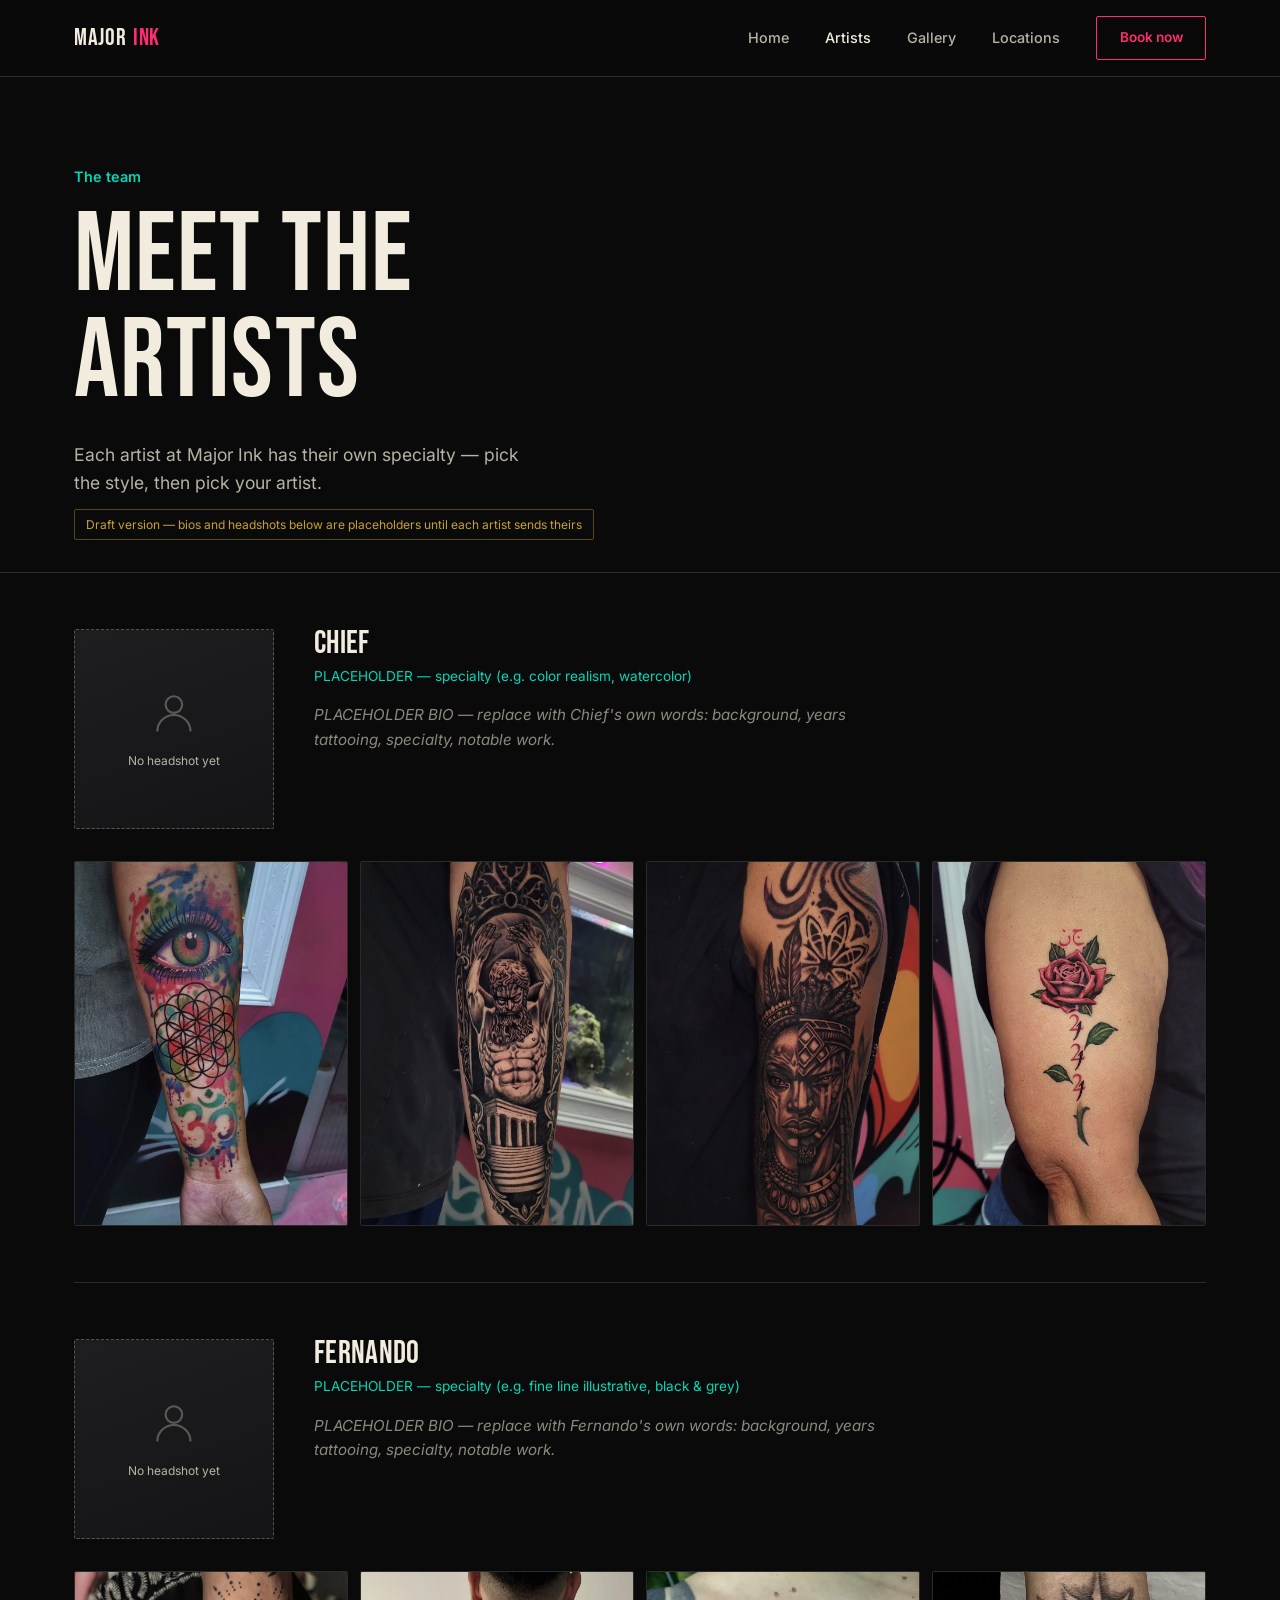
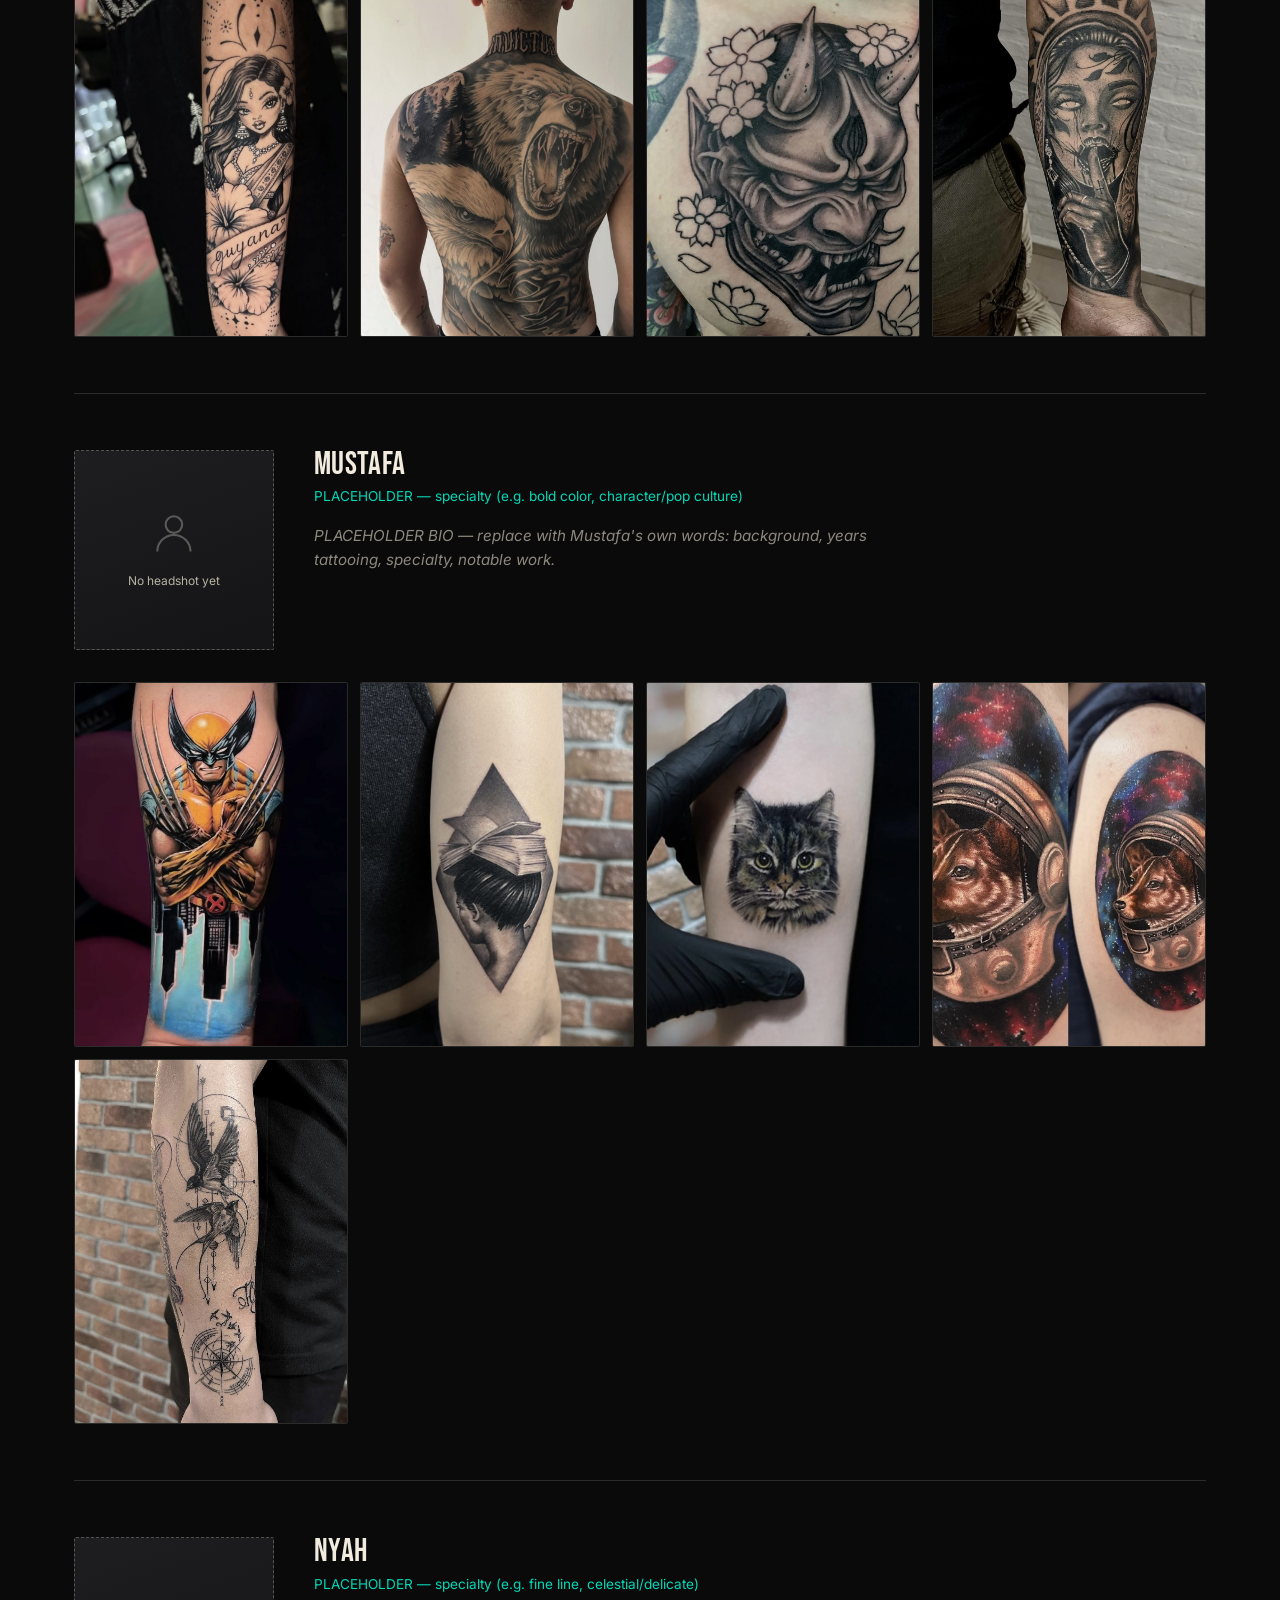
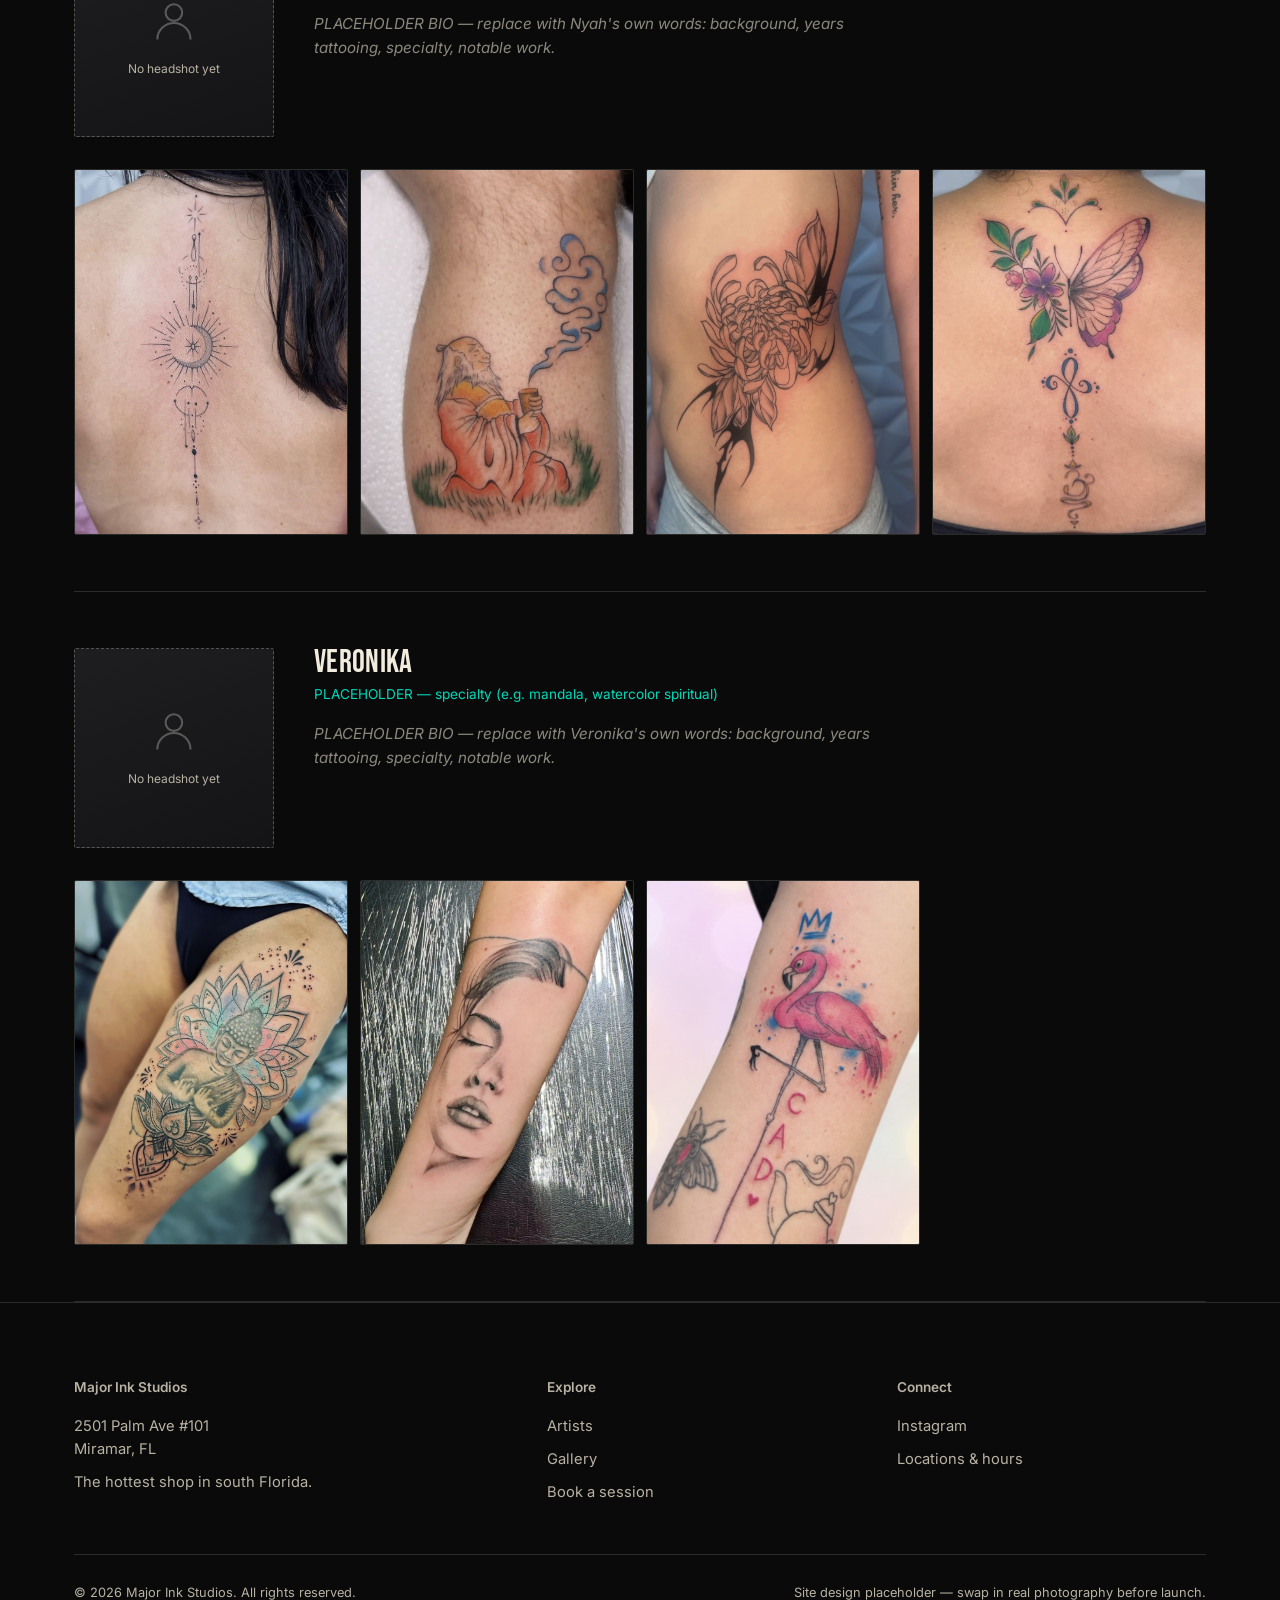
==== artists.html @ 58aa74d1 "Initial commit" ====
<!DOCTYPE html>
<html lang="en">
<head>
<meta charset="UTF-8">
<meta name="viewport" content="width=device-width, initial-scale=1.0">
<title>Artists — Major Ink Studios</title>
<link rel="stylesheet" href="styles.css">
</head>
<body>

<header class="site-header">
  <div class="wrap">
    <a href="index.html" class="logo">MAJOR <span>INK</span></a>
    <nav class="main-nav">
      <a href="index.html">Home</a>
      <a href="artists.html" class="active">Artists</a>
      <a href="gallery.html">Gallery</a>
      <a href="locations.html">Locations</a>
      <a href="booking.html" class="nav-cta">Book now</a>
    </nav>
    <button class="nav-toggle" aria-label="Toggle menu">&#9776;</button>
  </div>
</header>

<section class="hero" style="padding-bottom: 2rem;">
  <div class="wrap">
    <div class="hero-eyebrow">The team</div>
    <h1>Meet the artists</h1>
    <p class="hero-sub">Each artist at Major Ink has their own specialty — pick the style, then pick your artist.</p>
    <span class="placeholder-note">Draft version — bios and headshots below are placeholders until each artist sends theirs</span>
  </div>
</section>

<div id="artist-sections" class="wrap"></div>

<footer class="site-footer">
  <div class="wrap">
    <div class="footer-grid">
      <div>
        <h4>Major Ink Studios</h4>
        <p>2501 Palm Ave #101<br>Miramar, FL</p>
        <p>The hottest shop in south Florida.</p>
      </div>
      <div>
        <h4>Explore</h4>
        <a href="artists.html">Artists</a>
        <a href="gallery.html">Gallery</a>
        <a href="booking.html">Book a session</a>
      </div>
      <div>
        <h4>Connect</h4>
        <a href="https://instagram.com/major_ink_studios" target="_blank" rel="noopener">Instagram</a>
        <a href="locations.html">Locations &amp; hours</a>
      </div>
    </div>
    <div class="footer-bottom">
      <span>&copy; 2026 Major Ink Studios. All rights reserved.</span>
      <span>Site design placeholder — swap in real photography before launch.</span>
    </div>
  </div>
</footer>

<script src="artists-data.js"></script>
<script src="script.js"></script>
<script>
  (function () {
    var container = document.getElementById('artist-sections');
    var placeholderPortraitSVG = '<svg viewBox="0 0 24 24" fill="none" stroke="#F2ECDF" stroke-width="1"><circle cx="12" cy="8" r="4"/><path d="M4 21c0-4.4 3.6-8 8-8s8 3.6 8 8"/></svg>';

    ARTISTS.forEach(function (artist) {
      var section = document.createElement('div');
      section.className = 'artist-profile';
      section.id = artist.slug;

      var portraitHTML = artist.portrait
        ? '<img src="' + artist.portrait + '" alt="' + artist.name + '">'
        : '<div class="artist-portrait-placeholder">' + placeholderPortraitSVG + '<div>No headshot yet</div></div>';

      var bioClass = artist.bio.startsWith('PLACEHOLDER') ? 'artist-profile-bio is-placeholder' : 'artist-profile-bio';

      var photosHTML = artist.photos.map(function (src) {
        return '<img src="' + src + '" alt="Work by ' + artist.name + '" loading="lazy">';
      }).join('');

      section.innerHTML =
        '<div class="artist-profile-head">' +
          '<div class="artist-portrait">' + portraitHTML + '</div>' +
          '<div>' +
            '<h3>' + artist.name + '</h3>' +
            '<p class="artist-profile-role">' + artist.role + '</p>' +
            '<p class="' + bioClass + '">' + artist.bio + '</p>' +
          '</div>' +
        '</div>' +
        '<div class="artist-work-grid">' + photosHTML + '</div>';

      container.appendChild(section);
    });
  })();
</script>
</body>
</html>
---- styles.css ----
@import url('https://fonts.googleapis.com/css2?family=Bebas+Neue&family=Inter:wght@400;500;600;700&display=swap');

:root {
  --ink: #0A0A0B;
  --ink-2: #141416;
  --ink-3: #1E1E21;
  --paper: #F2ECDF;
  --paper-dim: #B8B2A3;
  --pink: #FF2D6E;
  --teal: #00D9B8;
  --gold: #C9A227;
  --line: rgba(242, 236, 223, 0.14);
  --line-strong: rgba(242, 236, 223, 0.28);
  --max: 1180px;
}

* { box-sizing: border-box; }
html { scroll-behavior: smooth; }

body {
  margin: 0;
  background: var(--ink);
  color: var(--paper);
  font-family: 'Inter', sans-serif;
  font-size: 16px;
  line-height: 1.6;
  -webkit-font-smoothing: antialiased;
}

h1, h2, h3, .display {
  font-family: 'Bebas Neue', 'Inter', sans-serif;
  font-weight: 400;
  letter-spacing: 0.01em;
  line-height: 0.95;
  margin: 0;
  color: var(--paper);
}

h1 { font-size: clamp(3rem, 9vw, 7rem); }
h2 { font-size: clamp(2.25rem, 5vw, 3.75rem); }
h3 { font-size: clamp(1.5rem, 3vw, 2rem); }

p { margin: 0; }

a { color: inherit; text-decoration: none; }

.wrap {
  max-width: var(--max);
  margin: 0 auto;
  padding: 0 1.5rem;
}

/* ---------- Header ---------- */
.site-header {
  position: sticky;
  top: 0;
  z-index: 50;
  background: rgba(10, 10, 11, 0.92);
  backdrop-filter: blur(8px);
  border-bottom: 1px solid var(--line);
}

.site-header .wrap {
  display: flex;
  align-items: center;
  justify-content: space-between;
  height: 76px;
}

.logo {
  font-family: 'Bebas Neue', sans-serif;
  font-size: 1.5rem;
  letter-spacing: 0.03em;
  display: flex;
  align-items: baseline;
  gap: 0.4rem;
}
.logo span { color: var(--pink); }

.main-nav {
  display: flex;
  gap: 2.25rem;
  align-items: center;
}

.main-nav a {
  font-size: 0.9rem;
  font-weight: 500;
  color: var(--paper-dim);
  transition: color 0.15s ease;
}
.main-nav a:hover, .main-nav a.active { color: var(--paper); }

.nav-cta {
  padding: 0.65rem 1.4rem;
  border: 1px solid var(--pink);
  color: var(--pink) !important;
  border-radius: 2px;
  font-size: 0.85rem !important;
  font-weight: 600 !important;
  transition: background 0.15s ease, color 0.15s ease;
}
.nav-cta:hover { background: var(--pink); color: var(--ink) !important; }

.nav-toggle {
  display: none;
  background: none;
  border: none;
  color: var(--paper);
  font-size: 1.75rem;
  cursor: pointer;
}

@media (max-width: 860px) {
  .main-nav { position: fixed; top: 76px; left: 0; right: 0; bottom: 0; background: var(--ink); flex-direction: column; justify-content: flex-start; padding: 2.5rem 1.5rem; gap: 1.75rem; transform: translateX(100%); transition: transform 0.25s ease; }
  .main-nav.open { transform: translateX(0); }
  .main-nav a { font-size: 1.25rem; }
  .nav-toggle { display: block; }
}

/* ---------- Buttons ---------- */
.btn {
  display: inline-flex;
  align-items: center;
  gap: 0.5rem;
  padding: 0.9rem 1.9rem;
  font-size: 0.9rem;
  font-weight: 600;
  border-radius: 2px;
  cursor: pointer;
  border: 1px solid var(--line-strong);
}
.btn-primary { background: var(--pink); color: var(--ink); border-color: var(--pink); }
.btn-primary:hover { background: #ff4a80; }
.btn-outline { background: transparent; color: var(--paper); }
.btn-outline:hover { border-color: var(--paper); }

/* ---------- Hero ---------- */
.hero {
  position: relative;
  padding: 5.5rem 0 4.5rem;
  border-bottom: 1px solid var(--line);
  overflow: hidden;
}
.hero .wrap { position: relative; z-index: 2; }
.hero-eyebrow {
  color: var(--teal);
  font-size: 0.9rem;
  font-weight: 600;
  margin-bottom: 1rem;
}
.hero h1 { max-width: 11ch; }
.hero-sub {
  max-width: 42ch;
  color: var(--paper-dim);
  font-size: 1.1rem;
  margin-top: 1.5rem;
}
.hero-actions { display: flex; gap: 1rem; margin-top: 2.5rem; flex-wrap: wrap; }
.hero-meta {
  margin-top: 3.5rem;
  display: flex;
  gap: 3rem;
  border-top: 1px solid var(--line);
  padding-top: 1.75rem;
  flex-wrap: wrap;
}
.hero-meta div strong { display: block; font-size: 1.75rem; font-family: 'Bebas Neue', sans-serif; color: var(--teal); }
.hero-meta div span { font-size: 0.8rem; color: var(--paper-dim); }

/* ---------- Sections ---------- */
section { padding: 5rem 0; }
.section-head {
  display: flex;
  justify-content: space-between;
  align-items: flex-end;
  gap: 2rem;
  margin-bottom: 3rem;
  border-bottom: 1px solid var(--line);
  padding-bottom: 1.5rem;
}
.section-head p { color: var(--paper-dim); max-width: 46ch; }
.eyebrow-label { color: var(--paper-dim); font-size: 0.85rem; margin-top: 0.5rem; }

/* ---------- Flash-sheet portfolio grid ---------- */
.flash-grid {
  display: grid;
  grid-template-columns: repeat(6, 1fr);
  gap: 0.75rem;
}
.flash-item {
  position: relative;
  overflow: hidden;
  border-radius: 2px;
  background: var(--ink-3);
  border: 1px solid var(--line);
  min-height: 180px;
  display: flex;
  align-items: flex-end;
}
.flash-item.tall { grid-column: span 2; grid-row: span 2; min-height: 380px; }
.flash-item.wide { grid-column: span 3; }
.flash-item.reg { grid-column: span 2; }
.flash-item img.flash-photo {
  position: absolute; inset: 0;
  width: 100%; height: 100%;
  object-fit: cover;
  z-index: 1;
}
.flash-placeholder {
  position: absolute; inset: 0;
  background:
    repeating-linear-gradient(135deg, transparent 0 18px, rgba(242,236,223,0.035) 18px 19px),
    linear-gradient(160deg, var(--ink-3), var(--ink-2));
  display: flex; align-items: center; justify-content: center;
}
.flash-placeholder svg { width: 40%; height: 40%; opacity: 0.35; }
.flash-caption {
  position: relative; z-index: 2;
  width: 100%;
  padding: 0.9rem 1rem;
  background: linear-gradient(0deg, rgba(10,10,11,0.85), transparent);
  font-size: 0.8rem;
  color: var(--paper-dim);
}
.flash-caption strong { display: block; color: var(--paper); font-size: 0.95rem; font-weight: 500; }

@media (max-width: 860px) {
  .flash-grid { grid-template-columns: repeat(2, 1fr); }
  .flash-item.tall, .flash-item.wide, .flash-item.reg { grid-column: span 1; grid-row: span 1; min-height: 220px; }
}

/* ---------- Cards / list rows ---------- */
.row-list { border-top: 1px solid var(--line); }
.row-item {
  display: grid;
  grid-template-columns: 1fr auto;
  gap: 1rem;
  padding: 1.75rem 0;
  border-bottom: 1px solid var(--line);
  align-items: center;
}
.row-item h3 { font-family: 'Inter', sans-serif; font-weight: 600; font-size: 1.15rem; }
.row-item span.tag { color: var(--paper-dim); font-size: 0.85rem; }

/* ---------- Artist cards ---------- */
.artist-grid {
  display: grid;
  grid-template-columns: repeat(auto-fit, minmax(260px, 1fr));
  gap: 2px;
  background: var(--line);
  border: 1px solid var(--line);
}
.artist-card { background: var(--ink); padding: 2.25rem 1.75rem; }
.artist-photo {
  width: 100%; aspect-ratio: 3/4;
  background: linear-gradient(160deg, var(--ink-3), var(--ink-2));
  border: 1px solid var(--line);
  margin-bottom: 1.25rem;
  display: flex; align-items: center; justify-content: center;
}
.artist-photo svg { width: 34%; opacity: 0.3; }
.artist-card h3 { font-family: 'Inter', sans-serif; font-weight: 600; font-size: 1.2rem; }
.artist-role { color: var(--teal); font-size: 0.85rem; margin: 0.35rem 0 0.9rem; }
.artist-bio { color: var(--paper-dim); font-size: 0.92rem; }

/* ---------- Form ---------- */
.form-grid { display: grid; grid-template-columns: 1fr 1fr; gap: 1.25rem; }
.field { display: flex; flex-direction: column; gap: 0.5rem; margin-bottom: 1.25rem; }
.field.full { grid-column: 1 / -1; }
label { font-size: 0.85rem; font-weight: 600; color: var(--paper-dim); }
input, select, textarea {
  background: var(--ink-2);
  border: 1px solid var(--line-strong);
  color: var(--paper);
  padding: 0.85rem 1rem;
  border-radius: 2px;
  font-family: 'Inter', sans-serif;
  font-size: 0.95rem;
}
input:focus, select:focus, textarea:focus {
  outline: none;
  border-color: var(--teal);
}
textarea { resize: vertical; min-height: 120px; }
.field-error { color: var(--pink); font-size: 0.8rem; display: none; }
.field.error input, .field.error select, .field.error textarea { border-color: var(--pink); }
.field.error .field-error { display: block; }
.form-note { color: var(--paper-dim); font-size: 0.85rem; margin-top: 1rem; }
.form-success {
  display: none;
  border: 1px solid var(--teal);
  background: rgba(0,217,184,0.08);
  color: var(--teal);
  padding: 1.25rem 1.5rem;
  border-radius: 2px;
  margin-bottom: 2rem;
  font-size: 0.95rem;
}

@media (max-width: 700px) {
  .form-grid { grid-template-columns: 1fr; }
  .field.full { grid-column: auto; }
}

/* ---------- Footer ---------- */
.site-footer { border-top: 1px solid var(--line); padding: 3.5rem 0 2.5rem; }
.footer-grid {
  display: grid;
  grid-template-columns: 1.4fr 1fr 1fr;
  gap: 2.5rem;
  padding-bottom: 2.5rem;
  border-bottom: 1px solid var(--line);
}
.footer-grid h4 { font-size: 0.85rem; font-weight: 600; color: var(--paper-dim); margin-bottom: 1rem; }
.footer-grid a, .footer-grid p { display: block; font-size: 0.92rem; margin-bottom: 0.6rem; color: var(--paper-dim); }
.footer-grid a:hover { color: var(--paper); }
.footer-bottom { display: flex; justify-content: space-between; padding-top: 1.75rem; font-size: 0.8rem; color: var(--paper-dim); flex-wrap: wrap; gap: 0.75rem; }

@media (max-width: 700px) {
  .footer-grid { grid-template-columns: 1fr; }
}

/* ---------- Artist profile sections (data-driven) ---------- */
.artist-profile {
  padding: 3.5rem 0;
  border-bottom: 1px solid var(--line);
}
.artist-profile-head {
  display: grid;
  grid-template-columns: 200px 1fr;
  gap: 2.5rem;
  margin-bottom: 2rem;
  align-items: start;
}
.artist-portrait {
  width: 200px; height: 200px;
  border-radius: 2px;
  background: linear-gradient(160deg, var(--ink-3), var(--ink-2));
  border: 1px dashed var(--line-strong);
  display: flex; align-items: center; justify-content: center;
  overflow: hidden;
  flex-shrink: 0;
}
.artist-portrait img { width: 100%; height: 100%; object-fit: cover; }
.artist-portrait-placeholder { text-align: center; color: var(--paper-dim); font-size: 0.75rem; padding: 1rem; }
.artist-portrait-placeholder svg { width: 30%; opacity: 0.3; margin-bottom: 0.5rem; }
.artist-profile-role { color: var(--teal); font-size: 0.85rem; margin: 0.4rem 0 1rem; }
.artist-profile-bio { color: var(--paper-dim); font-size: 0.95rem; max-width: 60ch; }
.artist-profile-bio.is-placeholder { font-style: italic; opacity: 0.75; }
.artist-work-grid {
  display: grid;
  grid-template-columns: repeat(4, 1fr);
  gap: 0.75rem;
}
.artist-work-grid img {
  width: 100%;
  aspect-ratio: 3/4;
  object-fit: cover;
  border-radius: 2px;
  border: 1px solid var(--line);
  display: block;
}
@media (max-width: 860px) {
  .artist-profile-head { grid-template-columns: 1fr; }
  .artist-portrait { width: 140px; height: 140px; }
  .artist-work-grid { grid-template-columns: repeat(2, 1fr); }
}
.placeholder-note {
  display: inline-block;
  margin-top: 0.75rem;
  font-size: 0.75rem;
  color: var(--gold);
  border: 1px solid rgba(201,162,39,0.4);
  padding: 0.3rem 0.7rem;
  border-radius: 2px;
}

/* ---------- Financing band ---------- */
.financing-band {
  border: 1px solid var(--line);
  border-left: 3px solid var(--gold);
  padding: 2rem 2.25rem;
  display: flex;
  justify-content: space-between;
  align-items: center;
  gap: 2rem;
  flex-wrap: wrap;
  background: var(--ink-2);
}
.financing-band-text h3 { font-family: 'Inter', sans-serif; font-weight: 600; font-size: 1.25rem; margin-bottom: 0.5rem; }
.financing-band-text p { color: var(--paper-dim); font-size: 0.92rem; max-width: 52ch; }
.financing-band-actions { display: flex; gap: 0.75rem; flex-wrap: wrap; }

/* ---------- Location cards ---------- */
.location-grid {
  display: grid;
  grid-template-columns: repeat(auto-fit, minmax(320px, 1fr));
  gap: 1.5rem;
}
.location-card {
  border: 1px solid var(--line);
  background: var(--ink-2);
}
.location-card-map {
  width: 100%;
  aspect-ratio: 16/10;
  border: none;
  display: block;
  filter: invert(90%) hue-rotate(180deg) brightness(0.95) contrast(0.9);
}
.location-card-body { padding: 1.75rem; }
.location-card-body h3 { font-family: 'Inter', sans-serif; font-weight: 600; font-size: 1.2rem; margin-bottom: 0.3rem; }
.location-card-address { color: var(--paper-dim); font-size: 0.92rem; margin-bottom: 1.25rem; }
.location-card-actions { display: flex; gap: 0.6rem; flex-wrap: wrap; }
.location-card-actions .btn { padding: 0.6rem 1.1rem; font-size: 0.8rem; }
.location-card.coming-soon {
  display: flex; align-items: center; justify-content: center;
  min-height: 320px;
  border-style: dashed;
  border-color: var(--line-strong);
}
.location-card.coming-soon .location-card-body { text-align: center; }
.location-card.coming-soon h3 { color: var(--paper-dim); }

/* ---------- Misc utility ---------- */
.divider-note { color: var(--paper-dim); font-size: 0.85rem; border-left: 2px solid var(--gold); padding-left: 1rem; margin-top: 2.5rem; max-width: 50ch; }
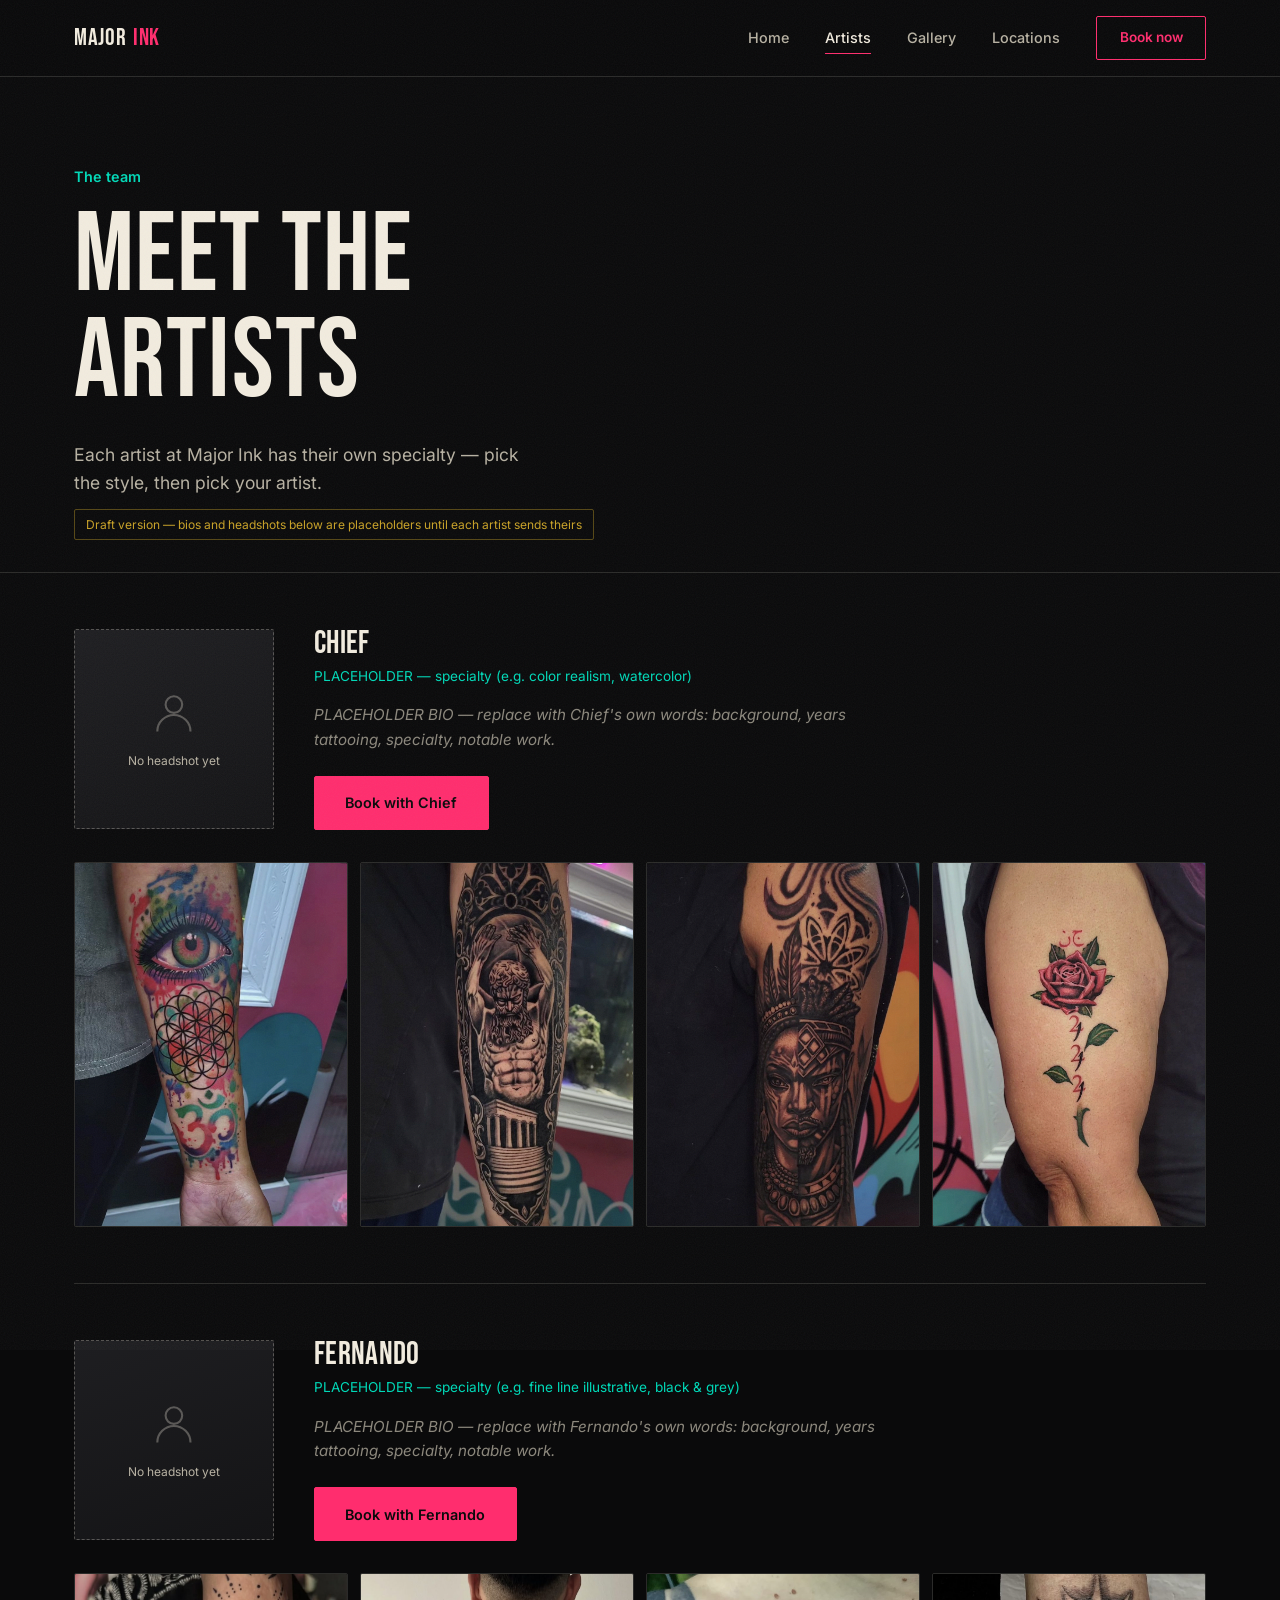
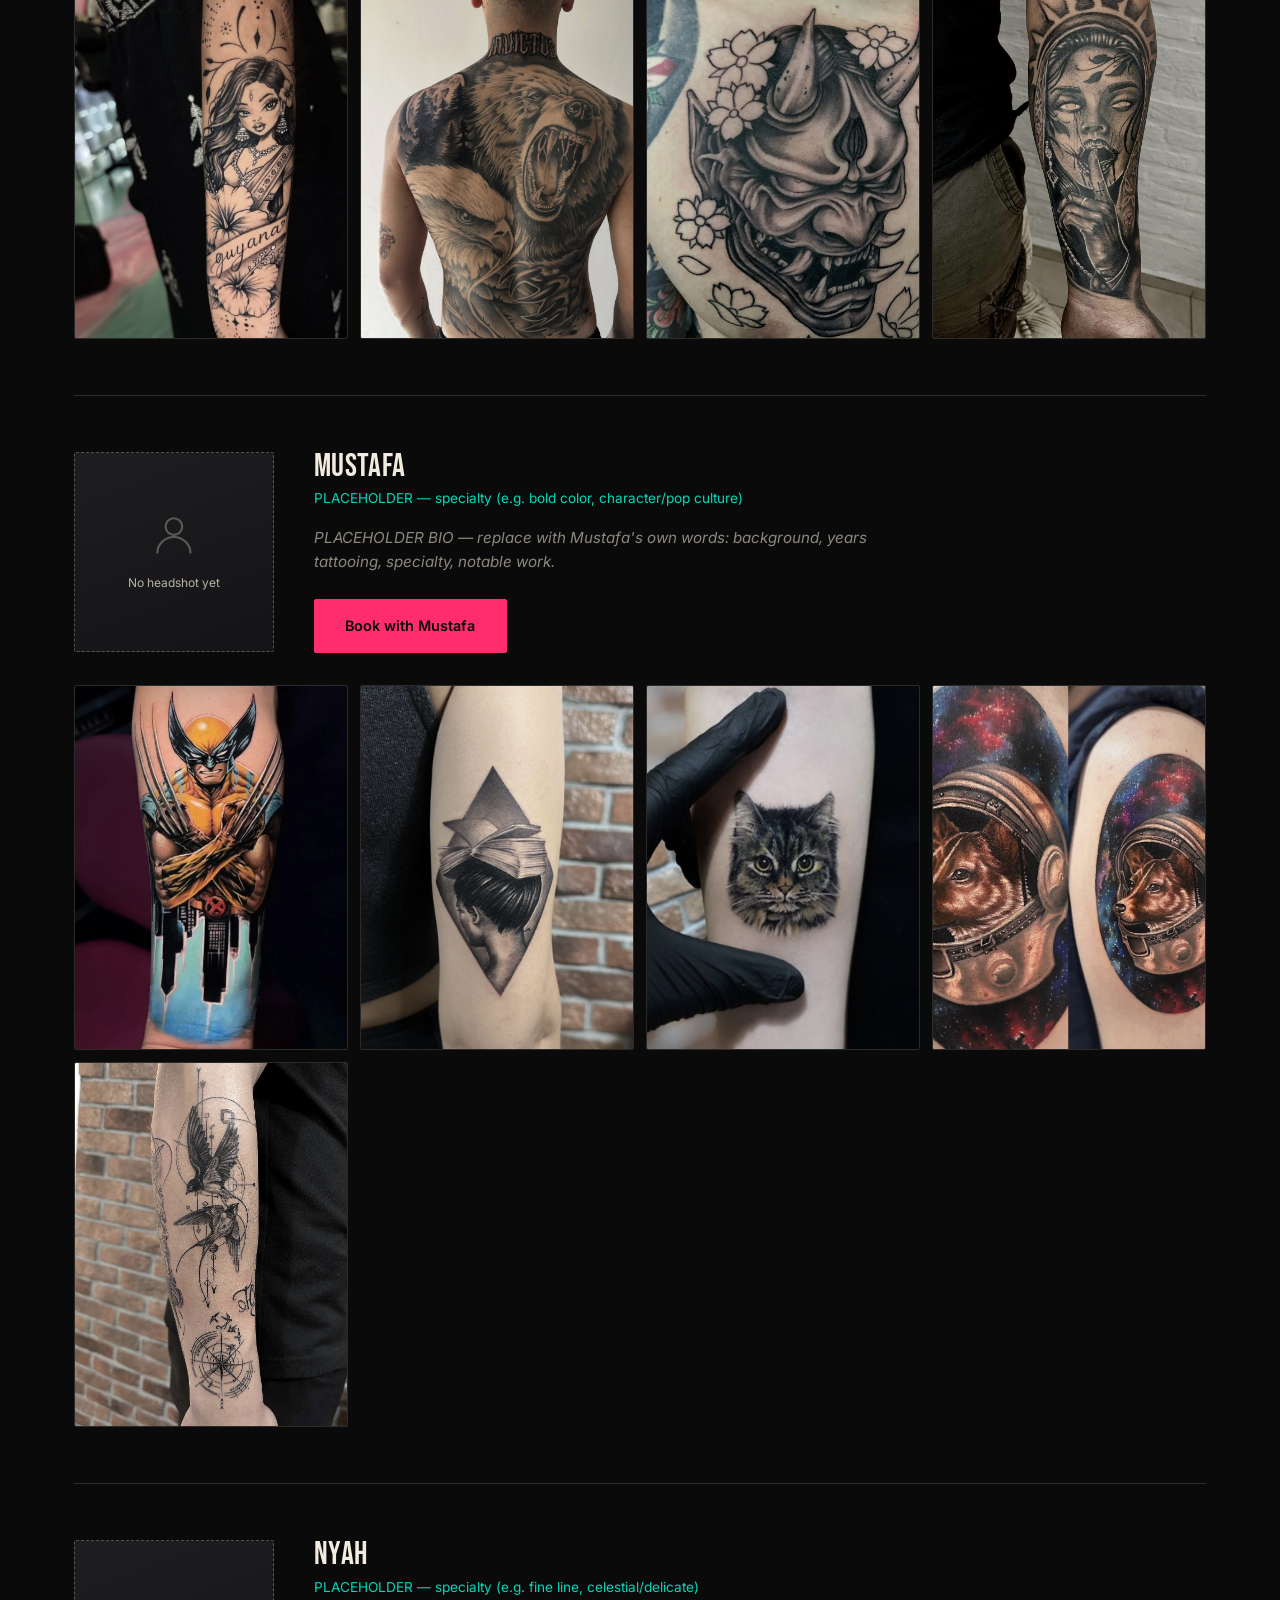
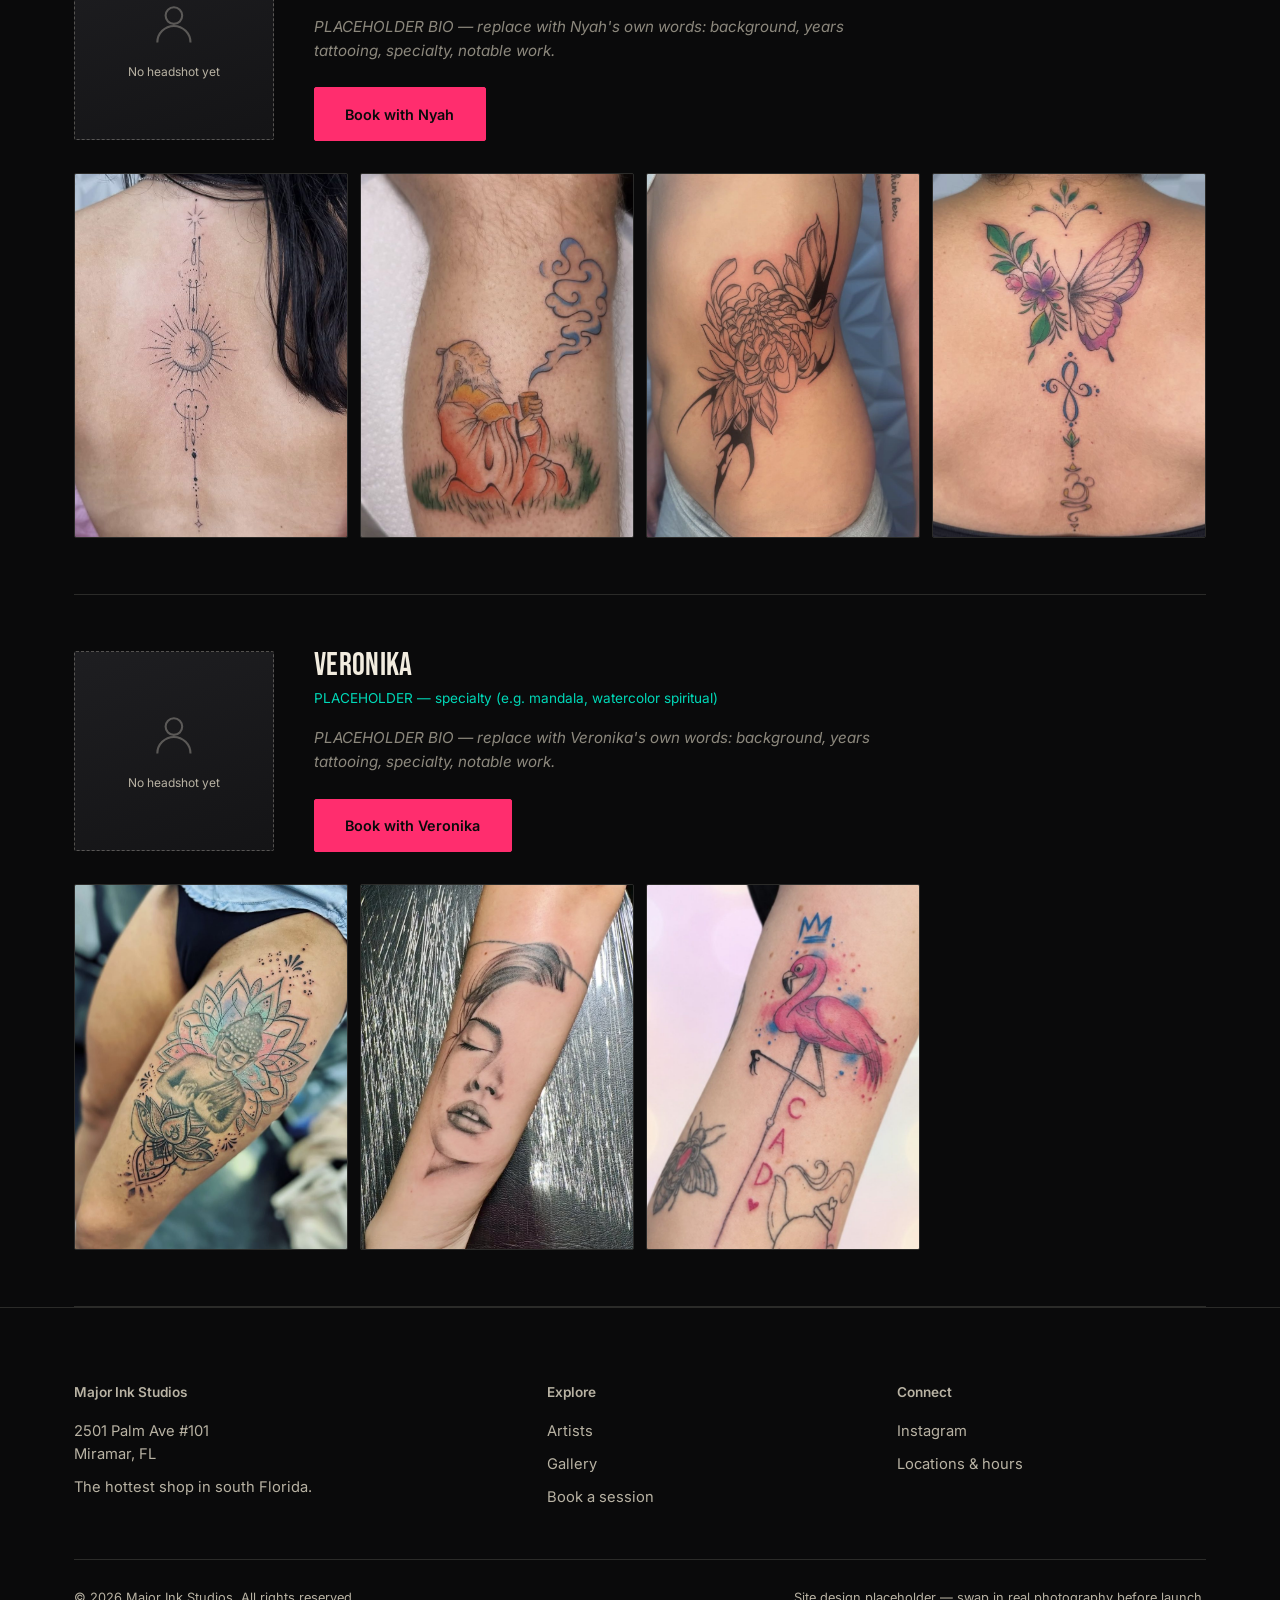
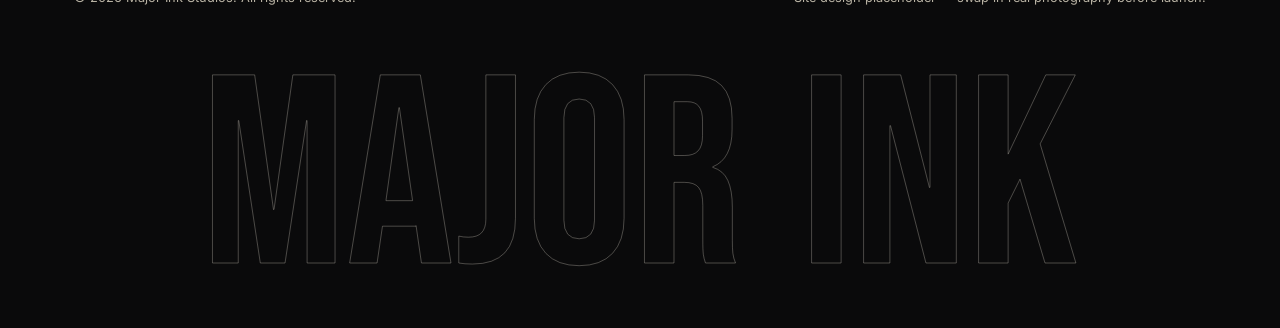
==== commit 12d6cd51: "Add interactive layer: intro, page wipes, cursor, scroll motion - fx.js: intro loader, page transiti" ====
--- a/artists.html
+++ b/artists.html
@@ -4,6 +4,7 @@
 <meta charset="UTF-8">
 <meta name="viewport" content="width=device-width, initial-scale=1.0">
 <title>Artists — Major Ink Studios</title>
+<script>document.documentElement.classList.add('js');try{var s=sessionStorage;if(s.getItem('mi-wipe')){document.documentElement.classList.add('is-arriving');s.removeItem('mi-wipe')}if(s.getItem('mi-intro'))document.documentElement.classList.add('intro-seen')}catch(e){}</script>
 <link rel="stylesheet" href="styles.css">
 </head>
 <body>
@@ -25,8 +26,8 @@
 <section class="hero" style="padding-bottom: 2rem;">
   <div class="wrap">
     <div class="hero-eyebrow">The team</div>
-    <h1>Meet the artists</h1>
-    <p class="hero-sub">Each artist at Major Ink has their own specialty — pick the style, then pick your artist.</p>
+    <h1 data-split data-after-intro>Meet the artists</h1>
+    <p class="hero-sub" data-reveal data-after-intro>Each artist at Major Ink has their own specialty — pick the style, then pick your artist.</p>
     <span class="placeholder-note">Draft version — bios and headshots below are placeholders until each artist sends theirs</span>
   </div>
 </section>
@@ -71,6 +72,7 @@
       var section = document.createElement('div');
       section.className = 'artist-profile';
       section.id = artist.slug;
+      section.setAttribute("data-reveal", "");
 
       var portraitHTML = artist.portrait
         ? '<img src="' + artist.portrait + '" alt="' + artist.name + '">'
@@ -89,13 +91,15 @@
             '<h3>' + artist.name + '</h3>' +
             '<p class="artist-profile-role">' + artist.role + '</p>' +
             '<p class="' + bioClass + '">' + artist.bio + '</p>' +
+            '<a class="btn btn-primary artist-book" href="booking.html?artist=' + encodeURIComponent(artist.name) + '">Book with ' + artist.name + '</a>' +
           '</div>' +
         '</div>' +
-        '<div class="artist-work-grid">' + photosHTML + '</div>';
+        '<div class="artist-work-grid" data-lightbox>' + photosHTML + '</div>';
 
       container.appendChild(section);
     });
   })();
 </script>
+<script src="fx.js"></script>
 </body>
 </html>
--- a/styles.css
+++ b/styles.css
@@ -112,7 +112,9 @@
 }
 
 @media (max-width: 860px) {
-  .main-nav { position: fixed; top: 76px; left: 0; right: 0; bottom: 0; background: var(--ink); flex-direction: column; justify-content: flex-start; padding: 2.5rem 1.5rem; gap: 1.75rem; transform: translateX(100%); transition: transform 0.25s ease; }
+  /* The header's backdrop-filter makes it the containing block for this fixed
+     menu, so bottom: 0 would collapse it — size it to the viewport instead. */
+  .main-nav { position: fixed; top: 76px; left: 0; right: 0; height: calc(100vh - 76px); height: calc(100dvh - 76px); background: var(--ink); flex-direction: column; justify-content: flex-start; padding: 2.5rem 1.5rem; gap: 1.75rem; transform: translateX(100%); transition: transform 0.25s ease; }
   .main-nav.open { transform: translateX(0); }
   .main-nav a { font-size: 1.25rem; }
   .nav-toggle { display: block; }
@@ -199,7 +201,7 @@
   align-items: flex-end;
 }
 .flash-item.tall { grid-column: span 2; grid-row: span 2; min-height: 380px; }
-.flash-item.wide { grid-column: span 3; }
+.flash-item.wide { grid-column: span 4; }
 .flash-item.reg { grid-column: span 2; }
 .flash-item img.flash-photo {
   position: absolute; inset: 0;
@@ -348,6 +350,7 @@
 .artist-profile-role { color: var(--teal); font-size: 0.85rem; margin: 0.4rem 0 1rem; }
 .artist-profile-bio { color: var(--paper-dim); font-size: 0.95rem; max-width: 60ch; }
 .artist-profile-bio.is-placeholder { font-style: italic; opacity: 0.75; }
+.artist-book { margin-top: 1.5rem; }
 .artist-work-grid {
   display: grid;
   grid-template-columns: repeat(4, 1fr);
@@ -425,3 +428,437 @@
 
 /* ---------- Misc utility ---------- */
 .divider-note { color: var(--paper-dim); font-size: 0.85rem; border-left: 2px solid var(--gold); padding-left: 1rem; margin-top: 2.5rem; max-width: 50ch; }
+
+/* =====================================================================
+   Interaction layer (fx.js). Hidden/animated states only apply when the
+   `js` class is on <html>, so the page reads fine without scripts.
+   ===================================================================== */
+
+::selection { background: var(--pink); color: var(--ink); }
+
+/* Film grain over everything */
+body::before {
+  content: '';
+  position: fixed; inset: -50%;
+  z-index: 9996;
+  pointer-events: none;
+  opacity: 0.05;
+  background-image: url("data:image/svg+xml,%3Csvg xmlns='http://www.w3.org/2000/svg' width='160' height='160'%3E%3Cfilter id='n'%3E%3CfeTurbulence type='fractalNoise' baseFrequency='0.9' numOctaves='2' stitchTiles='stitch'/%3E%3C/filter%3E%3Crect width='100%25' height='100%25' filter='url(%23n)'/%3E%3C/svg%3E");
+  animation: grain 1.2s steps(6) infinite;
+}
+@keyframes grain {
+  0% { transform: translate(0, 0); }
+  20% { transform: translate(-3%, 2%); }
+  40% { transform: translate(2%, -3%); }
+  60% { transform: translate(-2%, -1%); }
+  80% { transform: translate(3%, 3%); }
+  100% { transform: translate(0, 0); }
+}
+
+/* Page wipe between pages */
+body::after {
+  content: '';
+  position: fixed; inset: 0;
+  z-index: 9998;
+  pointer-events: none;
+  background: var(--pink);
+  transform: scaleY(0);
+  transform-origin: bottom;
+}
+html.is-leaving body::after { animation: wipe-cover 0.52s cubic-bezier(0.7, 0, 0.3, 1) forwards; }
+html.is-arriving body::after { transform: scaleY(1); transform-origin: top; animation: wipe-reveal 0.75s 0.05s cubic-bezier(0.7, 0, 0.3, 1) forwards; }
+@keyframes wipe-cover { from { transform: scaleY(0); } to { transform: scaleY(1); } }
+@keyframes wipe-reveal { from { transform: scaleY(1); } to { transform: scaleY(0); } }
+
+body.is-loading, body.is-locked { overflow: hidden; }
+
+/* Intro loader */
+.preloader {
+  position: fixed; inset: 0;
+  z-index: 9999;
+  background: var(--ink);
+  display: flex; flex-direction: column; justify-content: space-between;
+  padding: 1.5rem;
+  clip-path: inset(0 0 0 0);
+  transition: clip-path 0.95s cubic-bezier(0.8, 0, 0.2, 1);
+}
+.intro-seen .preloader { display: none; }
+.preloader.is-done { clip-path: inset(0 0 100% 0); }
+.preloader-word {
+  margin: auto 0;
+  font-family: 'Bebas Neue', sans-serif;
+  font-size: clamp(4.5rem, 19vw, 17rem);
+  line-height: 0.85;
+  overflow: hidden;
+  padding-bottom: 0.05em;
+}
+.preloader-word span { display: inline-block; animation: rise 1s cubic-bezier(0.2, 0.8, 0.2, 1) both; }
+.preloader-word span:nth-child(2) { color: var(--pink); animation-delay: 0.12s; }
+.preloader-bottom { display: flex; justify-content: space-between; align-items: flex-end; color: var(--paper-dim); font-size: 0.85rem; }
+.preloader-count { font-family: 'Bebas Neue', sans-serif; font-size: clamp(3rem, 8vw, 6rem); line-height: 0.8; color: var(--paper); }
+.preloader-count::after { content: '%'; color: var(--pink); }
+.preloader-bar { position: absolute; left: 0; right: 0; bottom: 0; height: 3px; }
+.preloader-bar span { display: block; height: 100%; background: var(--teal); transform: scaleX(0); transform-origin: left; }
+@keyframes rise { from { transform: translateY(105%); } to { transform: translateY(0); } }
+
+/* Header behaviour */
+.site-header { transition: transform 0.45s cubic-bezier(0.7, 0, 0.3, 1); }
+.site-header.is-hidden { transform: translateY(-100%); }
+.scroll-progress {
+  position: absolute; left: 0; right: 0; bottom: -1px;
+  height: 2px;
+  background: linear-gradient(90deg, var(--pink), var(--teal));
+  transform: scaleX(0);
+  transform-origin: left;
+}
+.main-nav a:not(.nav-cta) { position: relative; }
+.main-nav a:not(.nav-cta)::after {
+  content: '';
+  position: absolute; left: 0; right: 0; bottom: -4px;
+  height: 1px;
+  background: var(--pink);
+  transform: scaleX(0);
+  transform-origin: right;
+  transition: transform 0.35s cubic-bezier(0.7, 0, 0.3, 1);
+}
+.main-nav a:not(.nav-cta):hover::after, .main-nav a.active:not(.nav-cta)::after { transform: scaleX(1); transform-origin: left; }
+@media (max-width: 860px) {
+  .main-nav a { opacity: 0; translate: 0 20px; transition: opacity 0.4s, translate 0.5s cubic-bezier(0.2, 0.8, 0.2, 1); }
+  .main-nav.open a { opacity: 1; translate: 0 0; }
+  .main-nav.open a:nth-child(2) { transition-delay: 0.05s; }
+  .main-nav.open a:nth-child(3) { transition-delay: 0.1s; }
+  .main-nav.open a:nth-child(4) { transition-delay: 0.15s; }
+  .main-nav.open a:nth-child(5) { transition-delay: 0.2s; }
+  .main-nav a:not(.nav-cta) { font-family: 'Bebas Neue', sans-serif; font-size: 3rem; color: var(--paper); }
+}
+
+/* Buttons: magnetic pull uses `translate` so it never fights reveal transforms */
+.btn, .nav-cta { transition: translate 0.35s cubic-bezier(0.2, 0.8, 0.2, 1), background 0.2s ease, border-color 0.2s ease, color 0.2s ease; }
+.btn-primary { position: relative; overflow: hidden; isolation: isolate; }
+.btn-primary::before {
+  content: '';
+  position: absolute; inset: 0;
+  z-index: -1;
+  background: var(--paper);
+  transform: translateY(101%);
+  transition: transform 0.4s cubic-bezier(0.7, 0, 0.3, 1);
+}
+.btn-primary:hover { background: var(--pink); }
+.btn-primary:hover::before { transform: translateY(0); }
+
+/* Split headings */
+.split-word { display: inline-block; overflow: hidden; vertical-align: top; padding: 0.06em 0 0.1em; margin: -0.06em 0 -0.1em; }
+.split-char { display: inline-block; }
+.js [data-split] .split-char {
+  transform: translate3d(0, 115%, 0);
+  transition: transform 0.95s cubic-bezier(0.2, 0.8, 0.2, 1), color 0.3s ease, -webkit-text-stroke-color 0.3s ease;
+  transition-delay: calc(var(--i) * 28ms);
+}
+.js [data-split].is-in .split-char { transform: none; }
+
+/* Scroll reveals */
+.js [data-reveal] {
+  opacity: 0;
+  transform: translate3d(0, 40px, 0);
+  transition: opacity 0.9s ease, transform 0.9s cubic-bezier(0.2, 0.8, 0.2, 1);
+  transition-delay: var(--d, 0ms);
+}
+.js [data-reveal].is-in { opacity: 1; transform: none; }
+.js [data-reveal="clip"] {
+  opacity: 1;
+  transform: none;
+  clip-path: inset(100% 0 0 0);
+  transition: clip-path 1.15s cubic-bezier(0.7, 0, 0.2, 1);
+  transition-delay: var(--d, 0ms);
+}
+.js [data-reveal="clip"].is-in { clip-path: inset(0 0 0 0); }
+
+/* Custom cursor */
+.has-cursor, .has-cursor * { cursor: none; }
+.has-cursor input, .has-cursor textarea { cursor: text; }
+.has-cursor select { cursor: pointer; }
+.cursor, .cursor-dot { position: fixed; top: 0; left: 0; z-index: 10000; pointer-events: none; opacity: 0; }
+.cursor {
+  width: 38px; height: 38px;
+  margin: -19px 0 0 -19px;
+  border: 1px solid var(--paper);
+  border-radius: 50%;
+  display: flex; align-items: center; justify-content: center;
+  mix-blend-mode: difference;
+  transition: width 0.35s cubic-bezier(0.2, 0.8, 0.2, 1), height 0.35s cubic-bezier(0.2, 0.8, 0.2, 1), margin 0.35s cubic-bezier(0.2, 0.8, 0.2, 1), background 0.25s, border-color 0.25s, opacity 0.25s, scale 0.2s;
+}
+.cursor-dot { width: 6px; height: 6px; margin: -3px 0 0 -3px; border-radius: 50%; background: var(--pink); transition: opacity 0.2s; }
+.cursor.is-visible, .cursor-dot.is-visible { opacity: 1; }
+.cursor-dot.is-hidden { opacity: 0; }
+.cursor.is-link { width: 64px; height: 64px; margin: -32px 0 0 -32px; background: var(--paper); }
+.cursor.is-label { width: 96px; height: 96px; margin: -48px 0 0 -48px; background: var(--pink); border-color: var(--pink); mix-blend-mode: normal; }
+.cursor.is-text { opacity: 0; }
+.cursor.is-down { scale: 0.8; }
+.cursor-label { font-size: 0.72rem; font-weight: 700; letter-spacing: 0.08em; text-transform: uppercase; color: var(--ink); text-align: center; line-height: 1.1; opacity: 0; transition: opacity 0.2s; }
+.cursor.is-label .cursor-label { opacity: 1; }
+
+/* ---------- Home hero ---------- */
+.hero-home { min-height: calc(100vh - 76px); display: flex; align-items: center; padding: 4rem 0 5rem; }
+.hero-home .wrap { width: 100%; }
+.hero-home h1 { font-size: clamp(3.5rem, 11vw, 9.5rem); }
+.hero-home h1 em { font-style: normal; color: var(--pink); }
+.hero-floats { position: absolute; inset: 0; z-index: 1; pointer-events: none; }
+.float { position: absolute; will-change: transform; }
+.float img {
+  display: block;
+  width: 100%;
+  aspect-ratio: 3/4;
+  object-fit: cover;
+  border: 1px solid var(--line-strong);
+  box-shadow: 0 30px 60px rgba(0, 0, 0, 0.5);
+  rotate: var(--r, 0deg);
+}
+.js .hero-floats .float img { opacity: 0; scale: 0.6; transition: opacity 0.8s ease, scale 1.1s cubic-bezier(0.2, 0.8, 0.2, 1); transition-delay: calc(var(--i) * 110ms + 300ms); }
+.js .hero-floats.is-in .float img { opacity: 1; scale: 1; }
+.float.f1 { width: 230px; right: 6%; top: 9%; }
+.float.f2 { width: 160px; right: 27%; top: 46%; }
+.float.f3 { width: 170px; right: 2%; top: 47%; }
+.float.f4 { width: 120px; right: 31%; top: 8%; }
+.float.f5 { width: 135px; right: 18%; top: 72%; }
+@media (max-width: 1100px) {
+  .float.f1 { width: 180px; }
+  .float.f2, .float.f4 { right: 22%; }
+  .float.f2 { width: 130px; }
+  .float.f3 { width: 130px; }
+  .float.f4, .float.f5 { width: 100px; }
+}
+@media (max-width: 860px) {
+  .hero-home { min-height: 0; padding: 4rem 0 4.5rem; }
+  .float.f2, .float.f4, .float.f5 { display: none; }
+  .float.f1 { width: 120px; right: -20px; top: 2rem; }
+  .float.f3 { width: 100px; right: 16px; top: auto; bottom: 7rem; }
+  .js .hero-floats.is-in .float img { opacity: 0.5; }
+}
+
+.spin-badge {
+  position: absolute; right: 1.5rem; bottom: 1.5rem;
+  z-index: 3;
+  width: 128px; height: 128px;
+  display: flex; align-items: center; justify-content: center;
+  border-radius: 50%;
+  background: var(--ink);
+  color: var(--paper);
+}
+.spin-badge svg { position: absolute; inset: 0; width: 100%; height: 100%; }
+.spin-badge text { font-family: 'Bebas Neue', sans-serif; font-size: 13px; letter-spacing: 2px; fill: currentColor; }
+.spin-badge-center { font-size: 1.6rem; color: var(--pink); transition: transform 0.5s cubic-bezier(0.2, 0.8, 0.2, 1); }
+.spin-badge:hover .spin-badge-center { transform: rotate(180deg) scale(1.3); }
+@media (max-width: 860px) { .spin-badge { width: 96px; height: 96px; bottom: 1rem; right: 1rem; } }
+
+/* ---------- Marquee bands ---------- */
+.marquee-cross { position: relative; height: 10.5rem; overflow: hidden; padding: 0; border-bottom: 1px solid var(--line); }
+.marquee {
+  position: absolute; left: -5%; width: 110%; top: 50%;
+  overflow: hidden;
+  white-space: nowrap;
+  padding: 0.9rem 0;
+  font-family: 'Bebas Neue', sans-serif;
+  font-size: clamp(2rem, 4vw, 3rem);
+  line-height: 1;
+}
+.marquee.pink { background: var(--pink); color: var(--ink); transform: translateY(-50%) rotate(-3deg); z-index: 2; }
+.marquee.teal { background: var(--teal); color: var(--ink); transform: translateY(-50%) rotate(2.5deg); z-index: 1; }
+.marquee-track { display: inline-flex; align-items: center; gap: 2rem; padding-right: 2rem; will-change: transform; }
+.marquee-track i { font-style: normal; font-size: 0.7em; }
+
+/* ---------- Work grid: framed photos with inner parallax ---------- */
+.flash-item[data-parallax] img.flash-photo {
+  top: -10%; height: 120%;
+  translate: 0 var(--py, 0);
+  transition: scale 0.8s cubic-bezier(0.2, 0.8, 0.2, 1);
+}
+.flash-item:hover img.flash-photo { scale: 1.06; }
+.flash-caption { transition: padding 0.4s cubic-bezier(0.2, 0.8, 0.2, 1); }
+.flash-item:hover .flash-caption { padding-bottom: 1.4rem; }
+
+/* ---------- Pinned horizontal artist strip ---------- */
+.hscroll { padding: 0; border-bottom: 1px solid var(--line); }
+.hscroll-sticky { padding: 5rem 0 4rem; }
+.hscroll.is-pinned .hscroll-sticky {
+  position: sticky; top: 0;
+  height: 100vh;
+  overflow: hidden;
+  display: flex; flex-direction: column; justify-content: center;
+  padding: 0;
+}
+.hscroll .section-head { margin-bottom: 2rem; }
+.hscroll-track {
+  display: flex;
+  gap: 1.25rem;
+  padding: 0 1.5rem 0.5rem;
+  overflow-x: auto;
+  scroll-snap-type: x mandatory;
+  scrollbar-width: none;
+}
+.hscroll-track::-webkit-scrollbar { display: none; }
+.hscroll:not(.is-pinned) .hscroll-track { scroll-padding-inline: 1.5rem; }
+@media (max-width: 700px) {
+  .section-head { flex-wrap: wrap; align-items: flex-start; }
+}
+.hscroll.is-pinned .hscroll-track {
+  width: max-content;
+  overflow: visible;
+  padding-left: max(1.5rem, calc((100vw - var(--max)) / 2 + 1.5rem));
+  padding-right: 8vw;
+  will-change: transform;
+}
+.artist-slide {
+  flex: 0 0 auto;
+  width: clamp(230px, min(25vw, calc((100vh - 330px) * 0.75)), 360px);
+  scroll-snap-align: start;
+  display: block;
+}
+.artist-slide-media { position: relative; aspect-ratio: 3/4; overflow: hidden; border: 1px solid var(--line); background: var(--ink-3); }
+.artist-slide-media img { position: absolute; inset: 0; width: 100%; height: 100%; object-fit: cover; transition: opacity 0.5s ease, scale 0.9s cubic-bezier(0.2, 0.8, 0.2, 1); }
+.artist-slide-media img.alt { opacity: 0; scale: 1.12; }
+.artist-slide:hover .artist-slide-media img.alt { opacity: 1; scale: 1; }
+.artist-slide:hover .artist-slide-media img:first-child { scale: 1.08; }
+.artist-slide-meta { display: grid; grid-template-columns: 1fr auto; align-items: baseline; padding-top: 0.9rem; gap: 0 1rem; }
+.artist-slide-meta h3 { grid-row: 1; font-size: clamp(2rem, 3.2vw, 2.75rem); transition: color 0.25s; }
+.artist-slide-num { grid-column: 2; grid-row: 1; font-size: 0.8rem; color: var(--paper-dim); }
+.artist-slide-role { grid-column: 1 / -1; font-size: 0.82rem; color: var(--teal); }
+.artist-slide:hover h3 { color: var(--pink); }
+.artist-slide-end {
+  display: flex; flex-direction: column; justify-content: center; gap: 0.5rem;
+  aspect-ratio: 3/4;
+  align-self: flex-start;
+  padding: 2rem;
+  border: 1px dashed var(--line-strong);
+  transition: background 0.35s ease, border-color 0.35s ease;
+}
+.artist-slide-end span { color: var(--paper-dim); font-size: 0.9rem; transition: color 0.35s; }
+.artist-slide-end strong { font-family: 'Bebas Neue', sans-serif; font-weight: 400; font-size: clamp(2.5rem, 4vw, 3.5rem); line-height: 0.95; color: var(--pink); transition: color 0.35s; }
+.artist-slide-end:hover { background: var(--pink); border-color: var(--pink); }
+.artist-slide-end:hover span, .artist-slide-end:hover strong { color: var(--ink); }
+.hscroll-progress { height: 2px; background: var(--line); margin-top: 2rem; }
+.hscroll-progress span { display: block; height: 100%; background: var(--pink); transform: scaleX(0); transform-origin: left; }
+.hscroll:not(.is-pinned) .hscroll-progress { display: none; }
+
+/* ---------- Hover list rows ---------- */
+.hover-list .row-item { position: relative; overflow: hidden; padding: 2rem 0; }
+.hover-list .row-item::before {
+  content: '';
+  position: absolute; inset: 0;
+  background: var(--pink);
+  transform: scaleY(0);
+  transform-origin: bottom;
+  transition: transform 0.5s cubic-bezier(0.7, 0, 0.3, 1);
+}
+.hover-list .row-item > * { position: relative; transition: transform 0.5s cubic-bezier(0.2, 0.8, 0.2, 1), color 0.3s; }
+.hover-list .row-item h3 { font-family: 'Bebas Neue', sans-serif; font-weight: 400; font-size: clamp(2.25rem, 5.5vw, 4.5rem); line-height: 0.95; margin-bottom: 0.4rem; transition: color 0.3s; }
+.hover-list .row-item > .tag { font-family: 'Bebas Neue', sans-serif; font-size: 2rem; }
+.hover-list .row-item .tag { transition: color 0.3s; }
+@media (hover: hover) {
+  .hover-list .row-item:hover::before { transform: scaleY(1); transform-origin: top; }
+  .hover-list .row-item:hover > div { transform: translateX(1.5rem); }
+  .hover-list .row-item:hover > .tag { transform: translateX(-1.5rem); }
+  .hover-list .row-item:hover h3, .hover-list .row-item:hover .tag { color: var(--ink); }
+}
+.hover-preview {
+  position: fixed; top: 0; left: 0;
+  z-index: 60;
+  width: 260px;
+  aspect-ratio: 3/4;
+  pointer-events: none;
+  overflow: hidden;
+}
+.hover-preview img { width: 100%; height: 100%; object-fit: cover; display: block; scale: 0.4; opacity: 0; transition: scale 0.5s cubic-bezier(0.2, 0.8, 0.2, 1), opacity 0.3s ease; }
+.hover-preview.is-active img { scale: 1; opacity: 1; }
+
+/* ---------- Big call to action ---------- */
+.big-cta { padding: 7rem 0 6rem; border-top: 1px solid var(--line); }
+.big-cta-link { display: block; width: fit-content; }
+.big-cta-line { display: block; font-family: 'Bebas Neue', sans-serif; font-size: clamp(4rem, 15vw, 13rem); line-height: 0.88; }
+.big-cta-outline { color: transparent; -webkit-text-stroke: 1.5px var(--paper); }
+.big-cta-link:hover .big-cta-outline, .big-cta-link:hover .big-cta-outline .split-char { color: var(--pink); -webkit-text-stroke-color: var(--pink); }
+.big-cta-locations { display: grid; grid-template-columns: repeat(auto-fit, minmax(220px, 1fr)); gap: 1px; margin-top: 4rem; background: var(--line); border: 1px solid var(--line); }
+.big-cta-locations > * { background: var(--ink); padding: 1.5rem; display: flex; flex-direction: column; gap: 0.25rem; transition: background 0.3s; }
+.big-cta-locations strong { font-weight: 600; transition: color 0.3s; }
+.big-cta-locations span { color: var(--paper-dim); font-size: 0.88rem; }
+.big-cta-locations a:hover { background: var(--ink-3); }
+.big-cta-locations a:hover strong { color: var(--teal); }
+
+/* ---------- Footer wordmark ---------- */
+.footer-wordmark {
+  font-family: 'Bebas Neue', sans-serif;
+  font-size: 21vw;
+  line-height: 0.78;
+  text-align: center;
+  white-space: nowrap;
+  overflow: hidden;
+  margin-top: 3rem;
+  padding-top: 0.08em;
+  color: transparent;
+  -webkit-text-stroke: 1px var(--line-strong);
+  user-select: none;
+}
+.footer-wordmark span { display: inline-block; transition: transform 0.6s cubic-bezier(0.2, 0.8, 0.2, 1), color 0.3s, -webkit-text-stroke-color 0.3s; }
+.footer-wordmark .gap { width: 0.22em; }
+.footer-wordmark span:hover { transform: translateY(-10%); color: var(--pink); -webkit-text-stroke-color: var(--pink); }
+
+/* ---------- Gallery masonry ---------- */
+.filter-btn.is-active { border-color: var(--pink); color: var(--pink); }
+.gallery-masonry { columns: 3 260px; column-gap: 0.75rem; }
+.gallery-item { break-inside: avoid; margin: 0 0 0.75rem; position: relative; overflow: hidden; border: 1px solid var(--line); background: var(--ink-3); }
+.gallery-item img { display: block; width: 100%; height: auto; transition: scale 0.8s cubic-bezier(0.2, 0.8, 0.2, 1); }
+.gallery-item figcaption {
+  position: absolute; left: 0; right: 0; bottom: 0;
+  padding: 1.25rem 1rem 0.9rem;
+  background: linear-gradient(0deg, rgba(10, 10, 11, 0.85), transparent);
+  font-size: 0.85rem;
+  color: var(--paper);
+  transform: translateY(100%);
+  transition: transform 0.4s cubic-bezier(0.2, 0.8, 0.2, 1);
+}
+.gallery-item:hover img, .gallery-item:focus-visible img { scale: 1.05; }
+.gallery-item:hover figcaption, .gallery-item:focus-visible figcaption { transform: none; }
+.gallery-item.is-hidden { display: none; }
+.gallery-item.is-entering { animation: pop-in 0.6s cubic-bezier(0.2, 0.8, 0.2, 1) both; animation-delay: var(--d, 0ms); }
+@keyframes pop-in { from { opacity: 0; transform: translateY(30px) scale(0.96); } to { opacity: 1; transform: none; } }
+@media (hover: none) { .gallery-item figcaption { transform: none; } }
+
+/* Artist page photos, location cards */
+.artist-work-grid img { transition: scale 0.6s cubic-bezier(0.2, 0.8, 0.2, 1), border-color 0.3s; }
+.artist-work-grid img:hover, .artist-work-grid img:focus-visible { scale: 1.03; border-color: var(--pink); }
+.location-card { transition: border-color 0.3s, translate 0.5s cubic-bezier(0.2, 0.8, 0.2, 1); }
+.location-card:hover { border-color: var(--line-strong); translate: 0 -6px; }
+
+/* ---------- Lightbox ---------- */
+.lightbox {
+  position: fixed; inset: 0;
+  z-index: 9990;
+  background: rgba(10, 10, 11, 0.94);
+  backdrop-filter: blur(6px);
+  display: flex; align-items: center; justify-content: center;
+  opacity: 0;
+  visibility: hidden;
+  transition: opacity 0.35s ease, visibility 0.35s;
+}
+.lightbox.is-open { opacity: 1; visibility: visible; }
+.lightbox figure { margin: 0; max-width: min(88vw, 900px); text-align: center; }
+.lightbox img { max-width: 100%; max-height: 80vh; object-fit: contain; border: 1px solid var(--line); scale: 0.92; transition: scale 0.5s cubic-bezier(0.2, 0.8, 0.2, 1); }
+.lightbox.is-open img { scale: 1; }
+.lightbox figcaption { color: var(--paper-dim); font-size: 0.85rem; margin-top: 0.75rem; }
+.lightbox button { position: absolute; background: none; border: 1px solid var(--line-strong); color: var(--paper); width: 52px; height: 52px; border-radius: 50%; font-size: 1.4rem; transition: background 0.2s, color 0.2s, border-color 0.2s; }
+.lightbox button:hover { background: var(--pink); border-color: var(--pink); color: var(--ink); }
+.lightbox-close { top: 1.25rem; right: 1.25rem; }
+.lightbox-prev { left: 1.25rem; top: 50%; translate: 0 -50%; }
+.lightbox-next { right: 1.25rem; top: 50%; translate: 0 -50%; }
+.lightbox-count { position: absolute; bottom: 1.25rem; left: 50%; translate: -50% 0; font-family: 'Bebas Neue', sans-serif; font-size: 1.4rem; color: var(--paper-dim); }
+@media (max-width: 700px) {
+  .lightbox-prev, .lightbox-next { top: auto; bottom: 1rem; translate: none; }
+}
+
+:focus-visible { outline: 2px solid var(--teal); outline-offset: 3px; }
+
+@media (prefers-reduced-motion: reduce) {
+  html { scroll-behavior: auto; }
+  body::before { animation: none; }
+  html.is-leaving body::after, html.is-arriving body::after { animation: none; transform: scaleY(0); }
+  .js [data-reveal], .js [data-split] .split-char, .js .hero-floats .float img { opacity: 1 !important; transform: none !important; clip-path: none !important; scale: 1 !important; }
+}
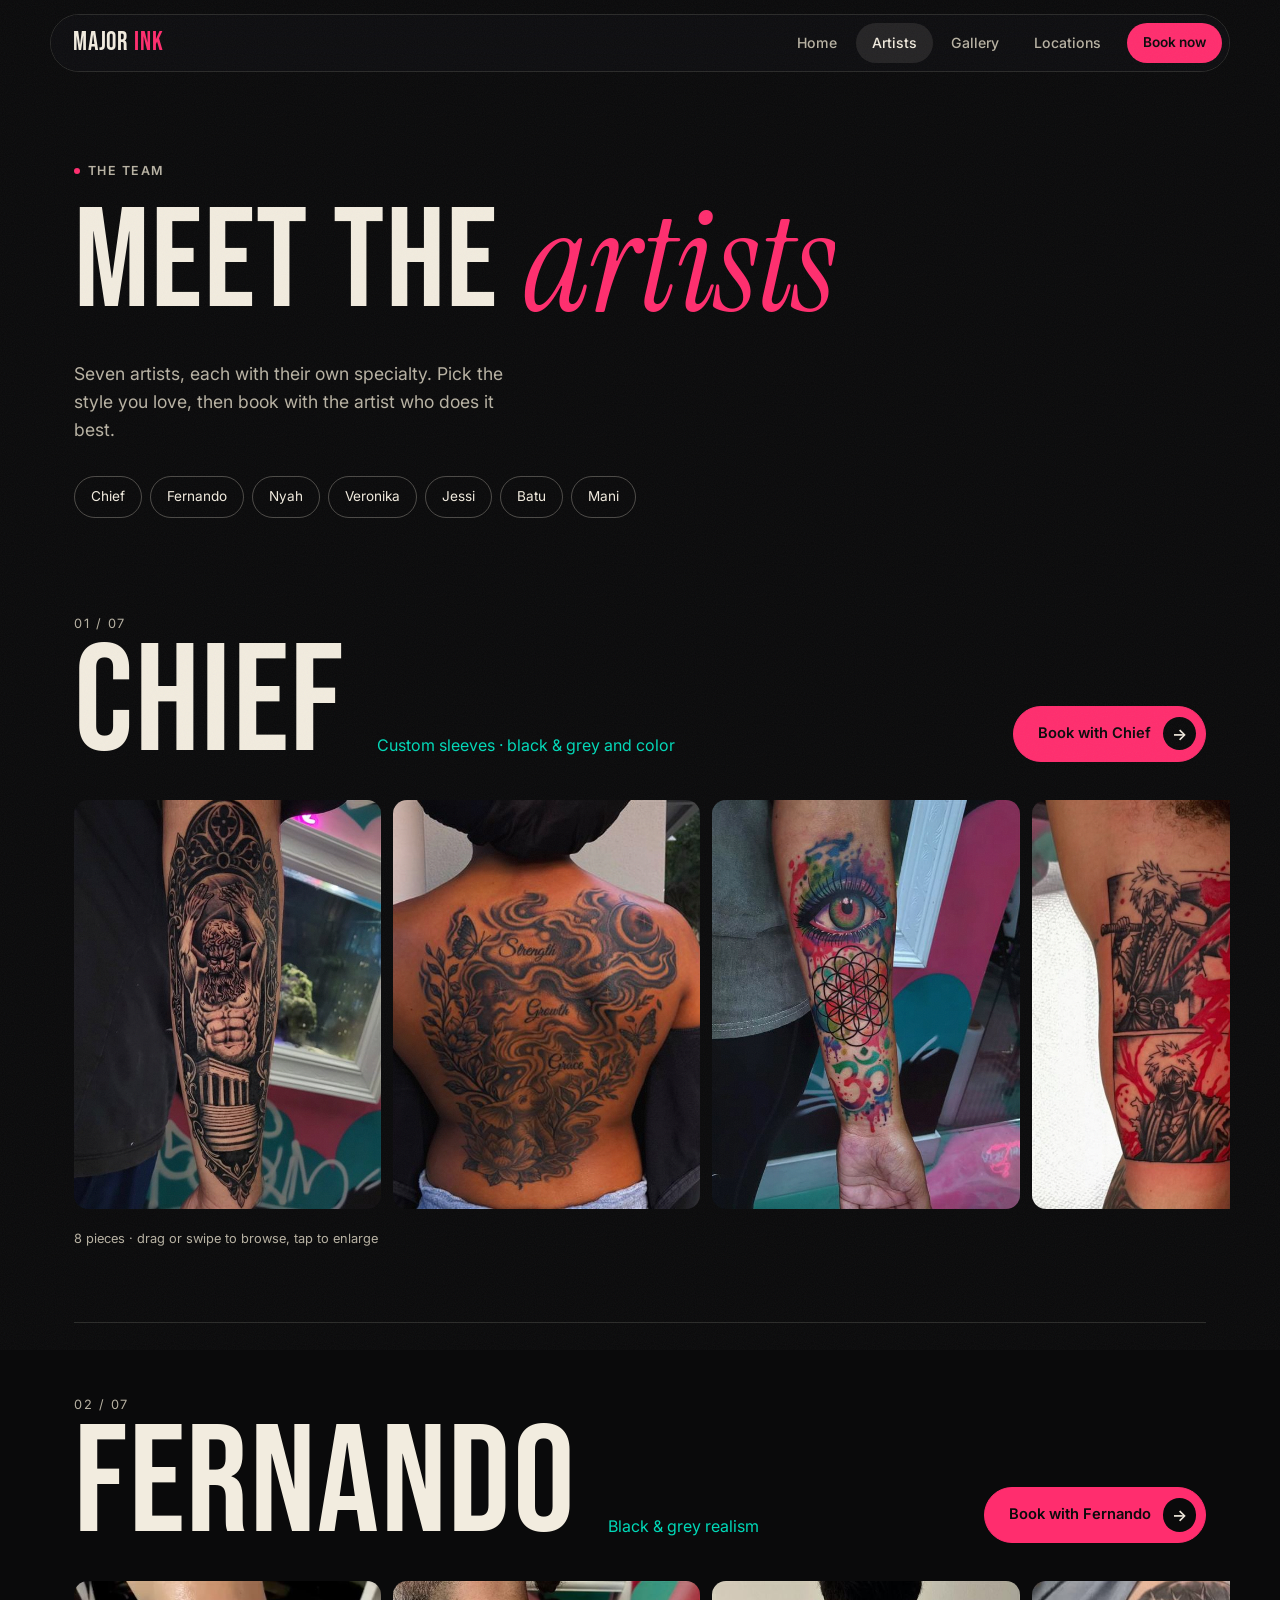
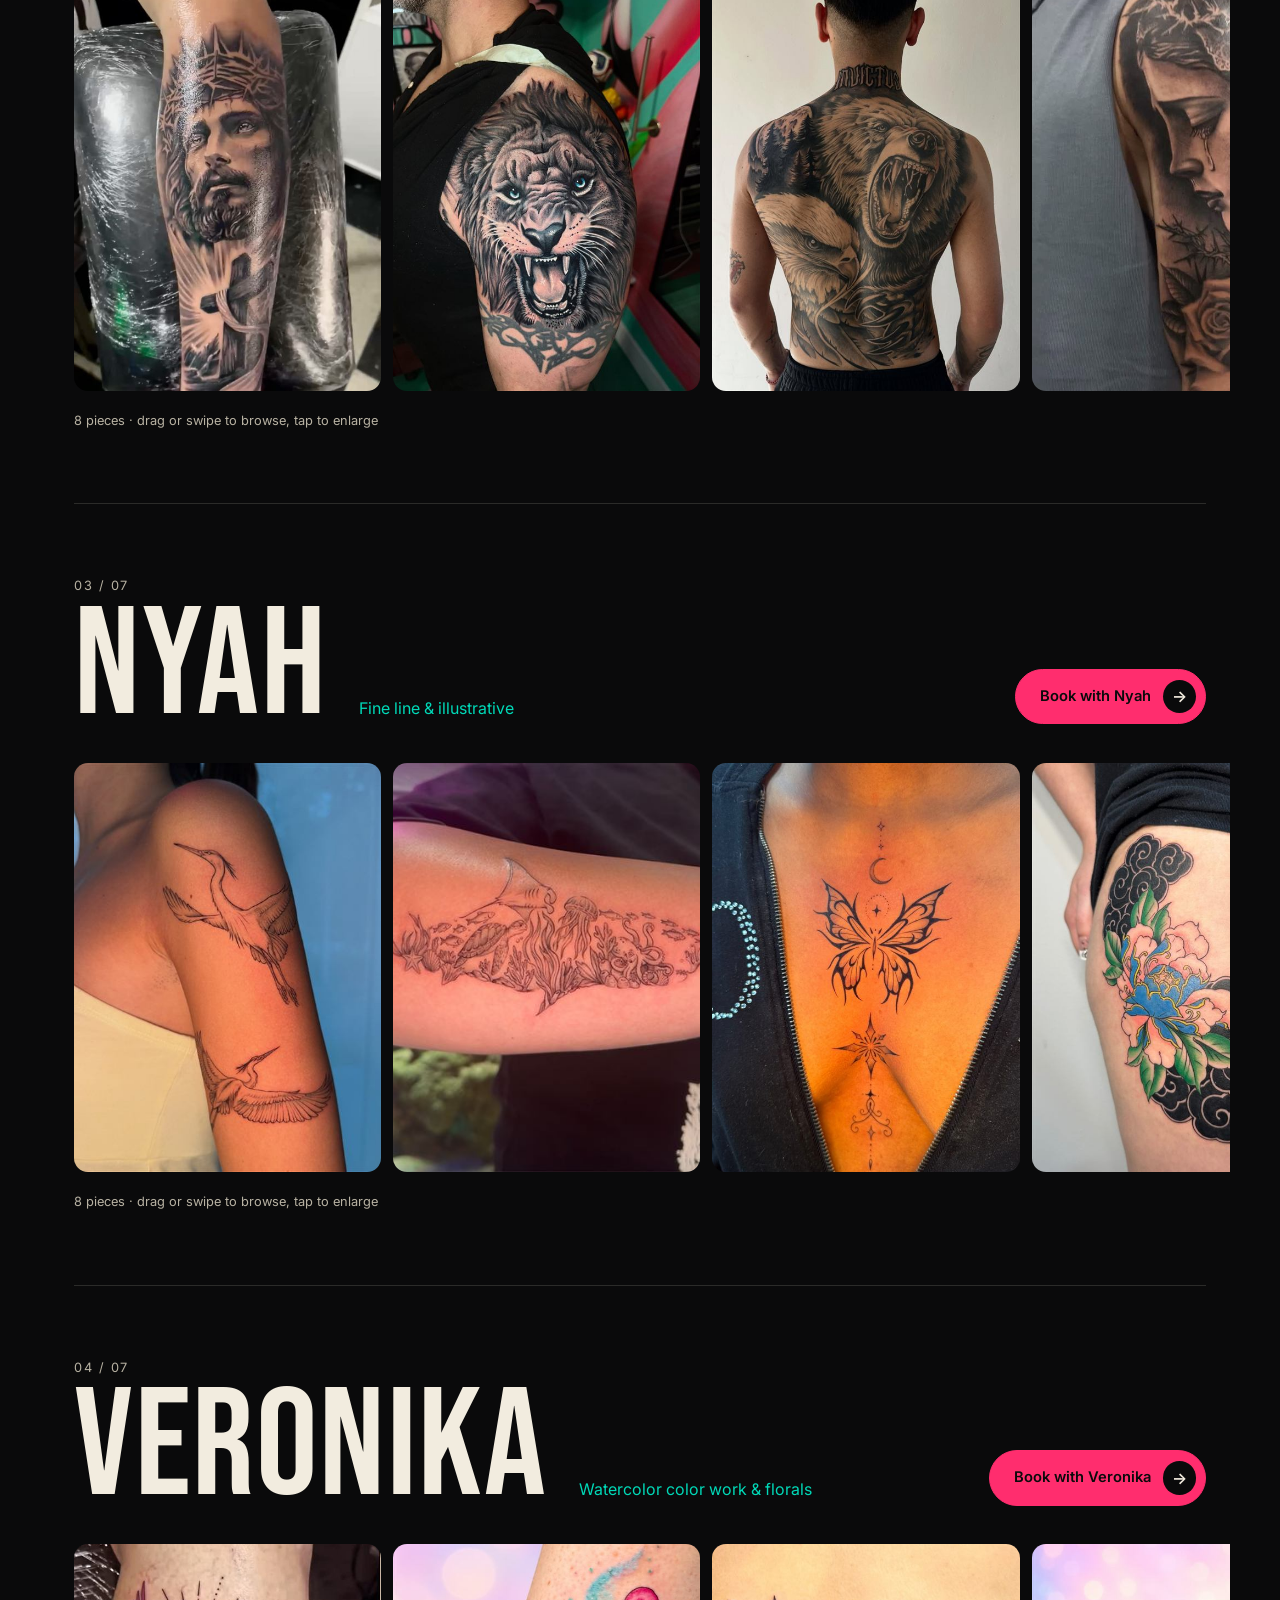
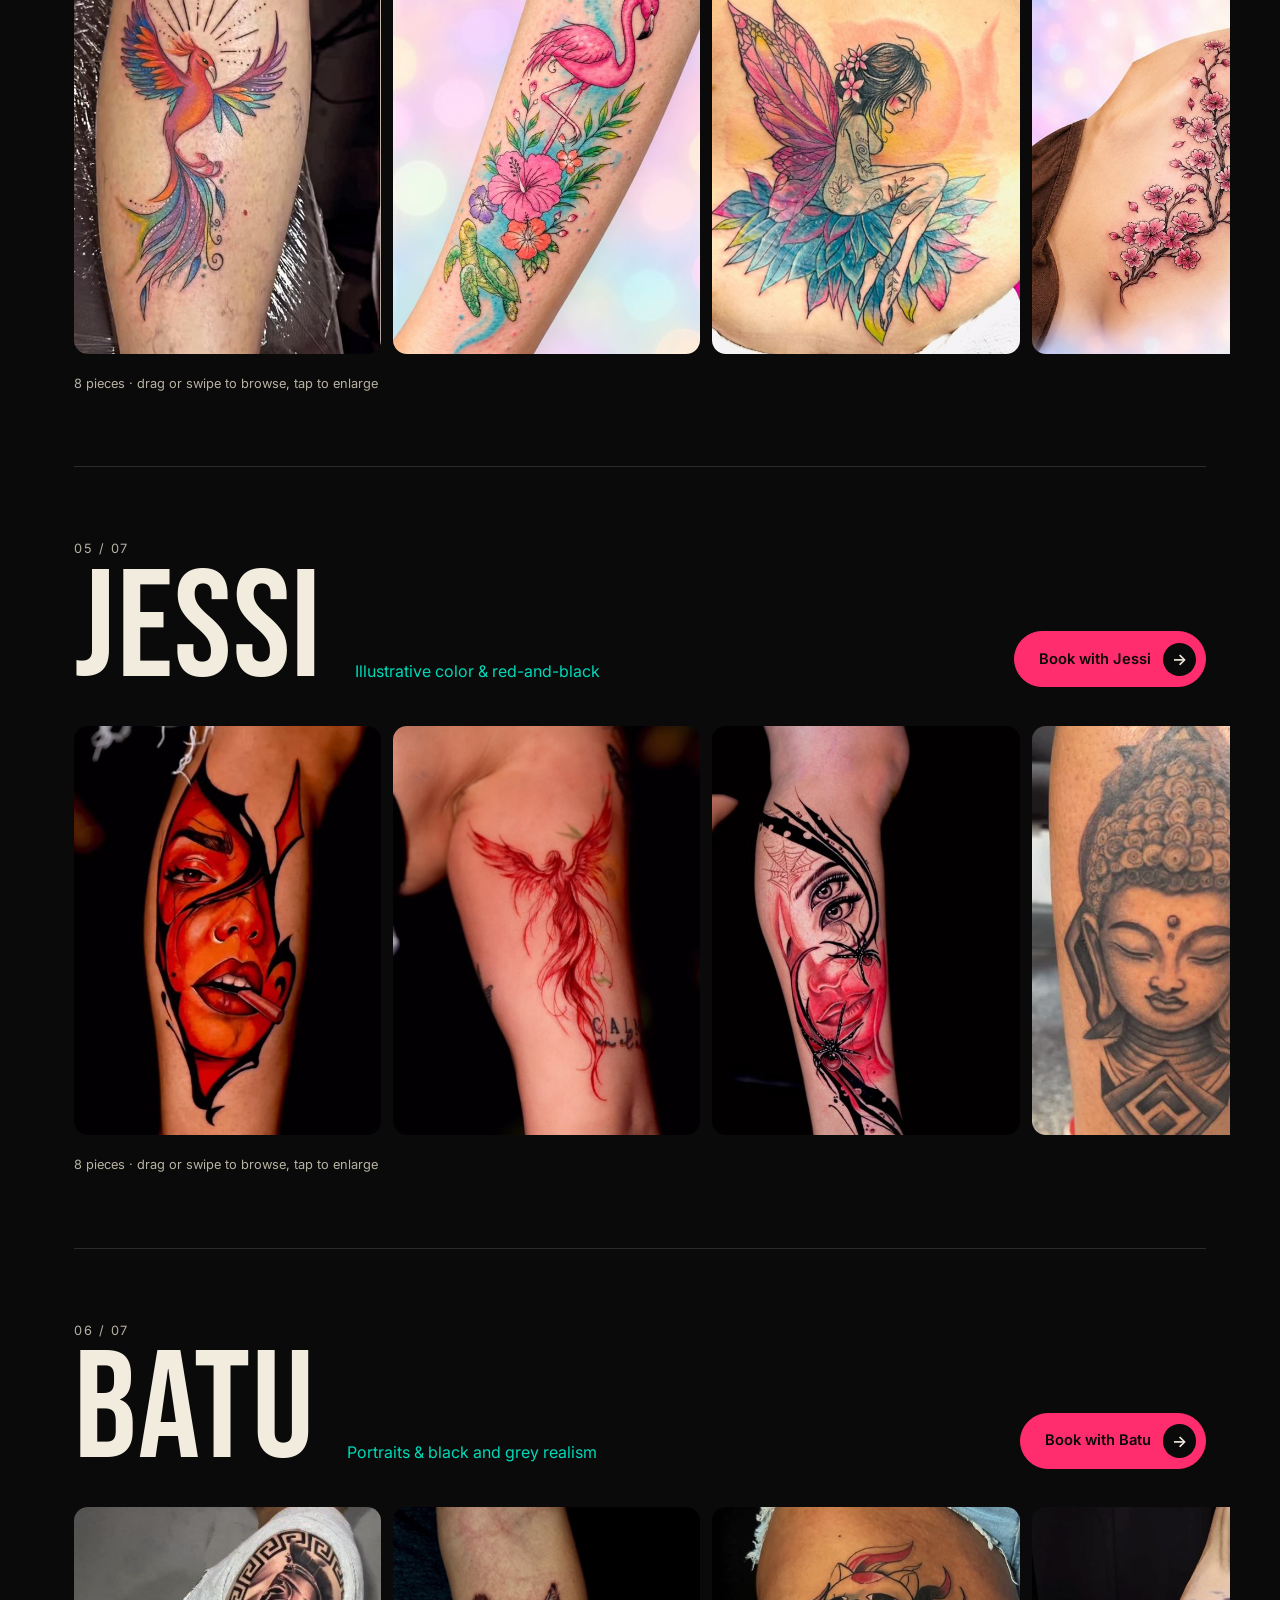
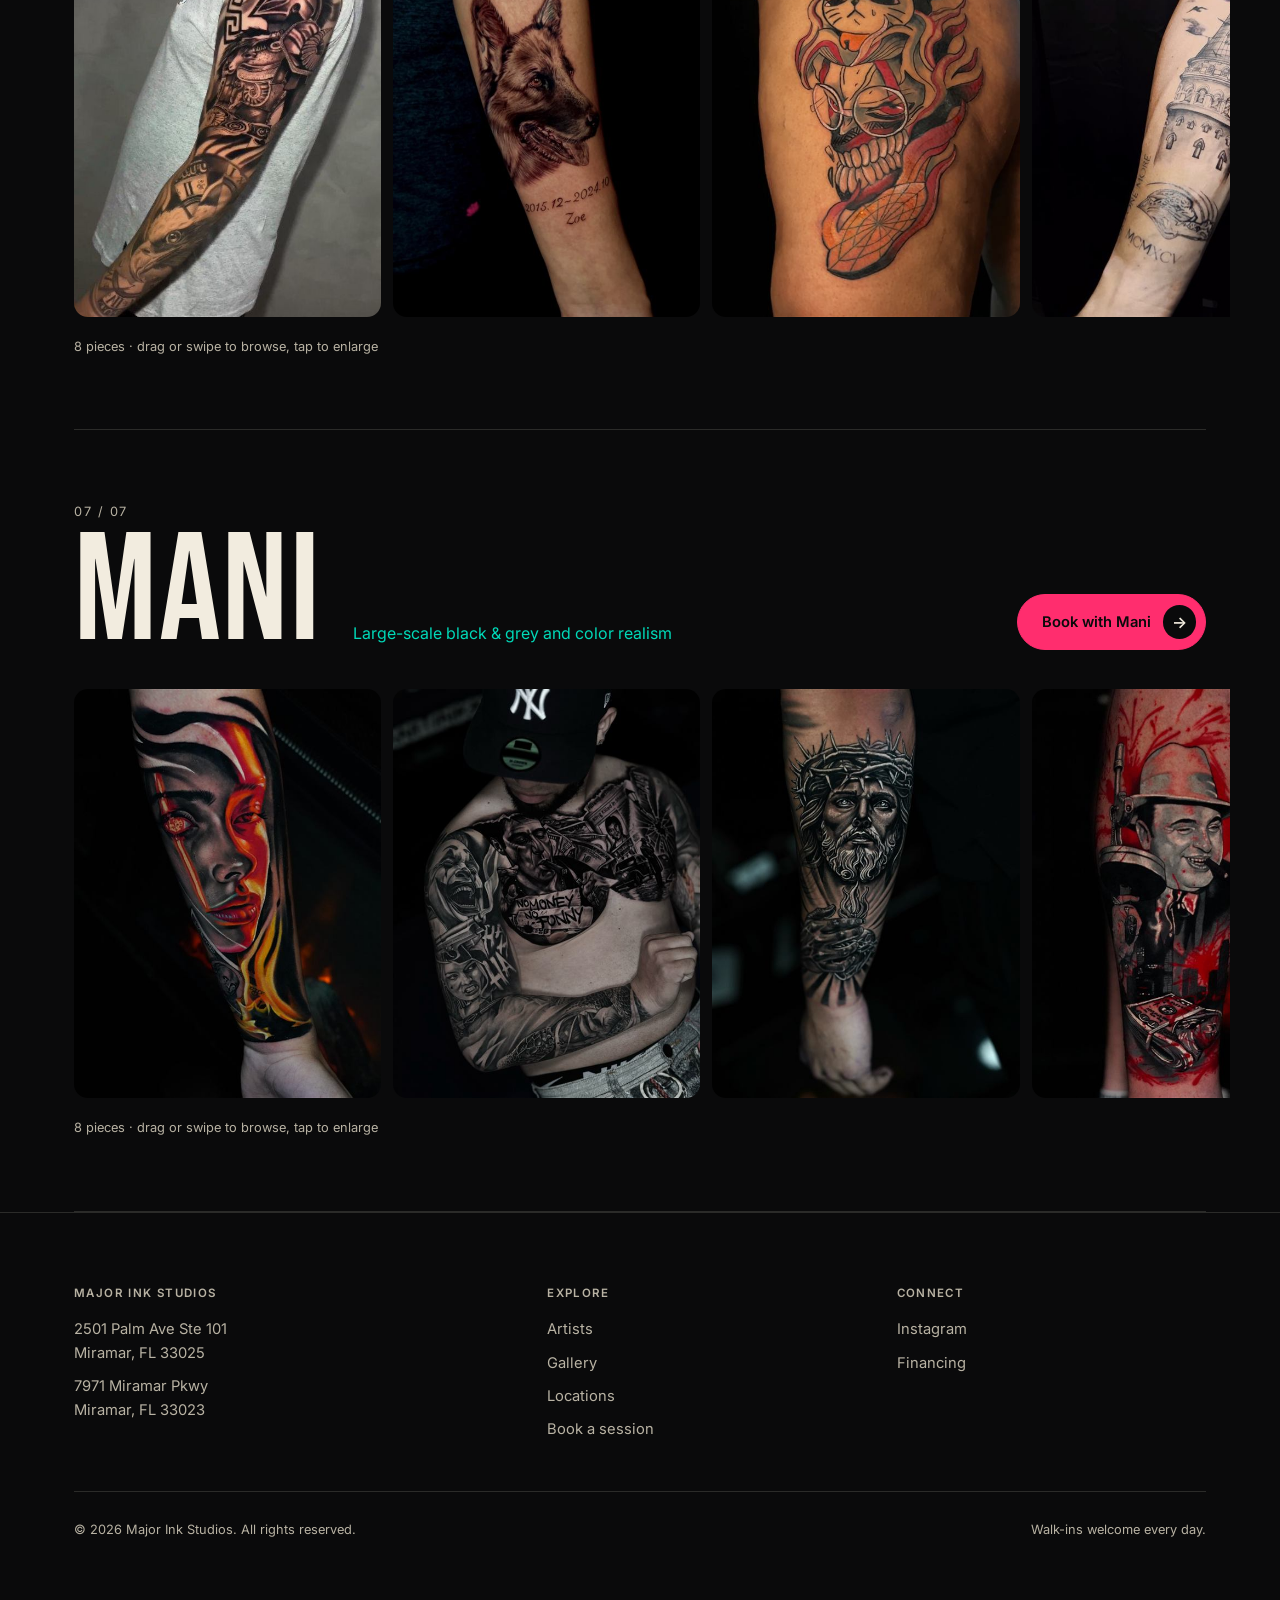
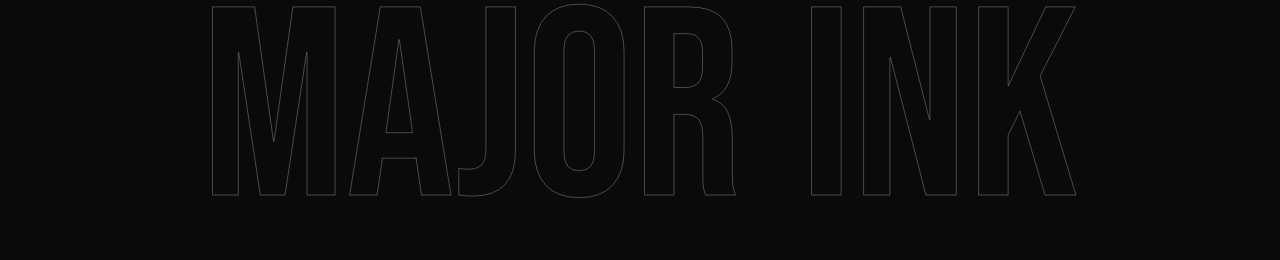
==== commit 037cd90c: "Redesign: artwork-first home, step-by-step booking, new artists page - Floating pill nav, phone book" ====
--- a/artists.html
+++ b/artists.html
@@ -2,61 +2,65 @@
 <html lang="en">
 <head>
 <meta charset="UTF-8">
-<meta name="viewport" content="width=device-width, initial-scale=1.0">
+<meta name="viewport" content="width=device-width, initial-scale=1.0, viewport-fit=cover">
 <title>Artists — Major Ink Studios</title>
+<meta name="description" content="Meet the seven tattoo artists at Major Ink Studios in Miramar, FL, and browse each artist's work.">
 <script>document.documentElement.classList.add('js');try{var s=sessionStorage;if(s.getItem('mi-wipe')){document.documentElement.classList.add('is-arriving');s.removeItem('mi-wipe')}if(s.getItem('mi-intro'))document.documentElement.classList.add('intro-seen')}catch(e){}</script>
 <link rel="stylesheet" href="styles.css">
 </head>
 <body>
 
 <header class="site-header">
-  <div class="wrap">
+  <div class="nav-pill">
     <a href="index.html" class="logo">MAJOR <span>INK</span></a>
-    <nav class="main-nav">
+    <nav class="main-nav" id="main-nav">
       <a href="index.html">Home</a>
       <a href="artists.html" class="active">Artists</a>
       <a href="gallery.html">Gallery</a>
       <a href="locations.html">Locations</a>
       <a href="booking.html" class="nav-cta">Book now</a>
     </nav>
-    <button class="nav-toggle" aria-label="Toggle menu">&#9776;</button>
+    <button class="nav-toggle" aria-label="Open menu" aria-expanded="false" aria-controls="main-nav"><span></span><span></span></button>
   </div>
 </header>
 
-<section class="hero" style="padding-bottom: 2rem;">
+<section class="hero" style="padding-bottom: 1.5rem;">
   <div class="wrap">
     <div class="hero-eyebrow">The team</div>
-    <h1 data-split data-after-intro>Meet the artists</h1>
-    <p class="hero-sub" data-reveal data-after-intro>Each artist at Major Ink has their own specialty — pick the style, then pick your artist.</p>
-    <span class="placeholder-note">Draft version — bios and headshots below are placeholders until each artist sends theirs</span>
+    <h1 data-split data-after-intro>Meet the <em class="serif">artists</em></h1>
+    <p class="hero-sub" data-reveal data-after-intro>Seven artists, each with their own specialty. Pick the style you love, then book with the artist who does it best.</p>
+    <nav class="artist-jump" id="artist-jump" aria-label="Jump to an artist" data-reveal data-after-intro></nav>
   </div>
 </section>
 
 <div id="artist-sections" class="wrap"></div>
+
+<a href="booking.html" class="mobile-book">Book a session <span class="btn-arrow" aria-hidden="true">&rarr;</span></a>
 
 <footer class="site-footer">
   <div class="wrap">
     <div class="footer-grid">
       <div>
         <h4>Major Ink Studios</h4>
-        <p>2501 Palm Ave #101<br>Miramar, FL</p>
-        <p>The hottest shop in south Florida.</p>
+        <p>2501 Palm Ave Ste 101<br>Miramar, FL 33025</p>
+        <p>7971 Miramar Pkwy<br>Miramar, FL 33023</p>
       </div>
       <div>
         <h4>Explore</h4>
         <a href="artists.html">Artists</a>
         <a href="gallery.html">Gallery</a>
+        <a href="locations.html">Locations</a>
         <a href="booking.html">Book a session</a>
       </div>
       <div>
         <h4>Connect</h4>
         <a href="https://instagram.com/major_ink_studios" target="_blank" rel="noopener">Instagram</a>
-        <a href="locations.html">Locations &amp; hours</a>
+        <a href="https://americanfirstfinance.com/" target="_blank" rel="noopener">Financing</a>
       </div>
     </div>
     <div class="footer-bottom">
       <span>&copy; 2026 Major Ink Studios. All rights reserved.</span>
-      <span>Site design placeholder — swap in real photography before launch.</span>
+      <span>Walk-ins welcome every day.</span>
     </div>
   </div>
 </footer>
@@ -66,35 +70,37 @@
 <script>
   (function () {
     var container = document.getElementById('artist-sections');
-    var placeholderPortraitSVG = '<svg viewBox="0 0 24 24" fill="none" stroke="#F2ECDF" stroke-width="1"><circle cx="12" cy="8" r="4"/><path d="M4 21c0-4.4 3.6-8 8-8s8 3.6 8 8"/></svg>';
+    var jump = document.getElementById('artist-jump');
+    var total = String(ARTISTS.length).padStart(2, '0');
+    var isPlaceholder = function (text) { return !text || /^PLACEHOLDER/.test(text); };
 
-    ARTISTS.forEach(function (artist) {
-      var section = document.createElement('div');
+    jump.innerHTML = ARTISTS.map(function (a) {
+      return '<a href="#' + a.slug + '">' + a.name + '</a>';
+    }).join('');
+
+    ARTISTS.forEach(function (artist, i) {
+      var section = document.createElement('section');
       section.className = 'artist-profile';
       section.id = artist.slug;
-      section.setAttribute("data-reveal", "");
+      section.setAttribute('aria-label', artist.name);
 
-      var portraitHTML = artist.portrait
-        ? '<img src="' + artist.portrait + '" alt="' + artist.name + '">'
-        : '<div class="artist-portrait-placeholder">' + placeholderPortraitSVG + '<div>No headshot yet</div></div>';
+      // Placeholder bios and roles stay out of the public page until the artist sends real ones.
+      var role = isPlaceholder(artist.role) ? '' : '<p class="artist-profile-role">' + artist.role + '</p>';
+      var bio = isPlaceholder(artist.bio) ? '' : '<p class="artist-profile-bio">' + artist.bio + '</p>';
 
-      var bioClass = artist.bio.startsWith('PLACEHOLDER') ? 'artist-profile-bio is-placeholder' : 'artist-profile-bio';
-
-      var photosHTML = artist.photos.map(function (src) {
-        return '<img src="' + src + '" alt="Work by ' + artist.name + '" loading="lazy">';
+      var reel = artist.photos.map(function (src) {
+        return thumbImg(src, 'Tattoo by ' + artist.name);
       }).join('');
 
       section.innerHTML =
-        '<div class="artist-profile-head">' +
-          '<div class="artist-portrait">' + portraitHTML + '</div>' +
-          '<div>' +
-            '<h3>' + artist.name + '</h3>' +
-            '<p class="artist-profile-role">' + artist.role + '</p>' +
-            '<p class="' + bioClass + '">' + artist.bio + '</p>' +
-            '<a class="btn btn-primary artist-book" href="booking.html?artist=' + encodeURIComponent(artist.name) + '">Book with ' + artist.name + '</a>' +
-          '</div>' +
+        '<div class="artist-top" data-reveal>' +
+          '<span class="artist-index">' + String(i + 1).padStart(2, '0') + ' / ' + total + '</span>' +
+          '<h2 class="artist-name">' + artist.name + '</h2>' +
+          '<div class="artist-meta">' + role + bio + '</div>' +
+          '<a class="btn btn-primary artist-book" href="booking.html?artist=' + encodeURIComponent(artist.name) + '">Book with ' + artist.name + ' <span class="btn-arrow" aria-hidden="true">&rarr;</span></a>' +
         '</div>' +
-        '<div class="artist-work-grid" data-lightbox>' + photosHTML + '</div>';
+        '<div class="artist-reel" data-lightbox data-drag-scroll>' + reel + '</div>' +
+        '<p class="reel-hint">' + artist.photos.length + ' pieces &middot; drag or swipe to browse, tap to enlarge</p>';
 
       container.appendChild(section);
     });
--- a/styles.css
+++ b/styles.css
@@ -1,4 +1,4 @@
-@import url('https://fonts.googleapis.com/css2?family=Bebas+Neue&family=Inter:wght@400;500;600;700&display=swap');
+@import url('https://fonts.googleapis.com/css2?family=Bebas+Neue&family=Inter:wght@400;500;600;700&family=Instrument+Serif:ital@0;1&display=swap');
 
 :root {
   --ink: #0A0A0B;
@@ -114,8 +114,10 @@
 @media (max-width: 860px) {
   /* The header's backdrop-filter makes it the containing block for this fixed
      menu, so bottom: 0 would collapse it — size it to the viewport instead. */
-  .main-nav { position: fixed; top: 76px; left: 0; right: 0; height: calc(100vh - 76px); height: calc(100dvh - 76px); background: var(--ink); flex-direction: column; justify-content: flex-start; padding: 2.5rem 1.5rem; gap: 1.75rem; transform: translateX(100%); transition: transform 0.25s ease; }
-  .main-nav.open { transform: translateX(0); }
+  .main-nav { position: fixed; top: 76px; left: 0; right: 0; height: calc(100vh - 76px); height: calc(100dvh - 76px); background: var(--ink); flex-direction: column; justify-content: flex-start; padding: 2.5rem 1.5rem; gap: 1.75rem; clip-path: inset(0 0 100% 0); visibility: hidden; transition: clip-path 0.45s cubic-bezier(0.7, 0, 0.3, 1), visibility 0s 0.45s; }
+  /* Revealed with clip-path, not slid in from the side, so the closed menu
+     never makes the page scroll sideways on phones. */
+  .main-nav.open { clip-path: inset(0 0 0 0); visibility: visible; transition: clip-path 0.45s cubic-bezier(0.7, 0, 0.3, 1), visibility 0s; }
   .main-nav a { font-size: 1.25rem; }
   .nav-toggle { display: block; }
 }
@@ -762,11 +764,15 @@
 .hover-preview {
   position: fixed; top: 0; left: 0;
   z-index: 60;
-  width: 260px;
+  width: clamp(150px, 15vw, 220px);
   aspect-ratio: 3/4;
   pointer-events: none;
   overflow: hidden;
-}
+  box-shadow: 0 24px 50px rgba(0, 0, 0, 0.45);
+  opacity: 0;
+  transition: opacity 0.25s ease;
+}
+.hover-preview.is-active { opacity: 1; }
 .hover-preview img { width: 100%; height: 100%; object-fit: cover; display: block; scale: 0.4; opacity: 0; transition: scale 0.5s cubic-bezier(0.2, 0.8, 0.2, 1), opacity 0.3s ease; }
 .hover-preview.is-active img { scale: 1; opacity: 1; }
 
@@ -803,6 +809,25 @@
 
 /* ---------- Gallery masonry ---------- */
 .filter-btn.is-active { border-color: var(--pink); color: var(--pink); }
+/* Phones: one swipeable row of filters instead of several wrapped rows.
+   It bleeds to the screen edges and fades out on the right to hint at more. */
+@media (max-width: 700px) {
+  .filter-row {
+    flex-wrap: nowrap;
+    gap: 0.5rem;
+    overflow-x: auto;
+    margin-left: -1.5rem;
+    margin-right: -1.5rem;
+    padding: 0 1.5rem 0.25rem;
+    scroll-padding-inline: 1.5rem;
+    scrollbar-width: none;
+    -webkit-mask-image: linear-gradient(90deg, #000 85%, transparent);
+    mask-image: linear-gradient(90deg, #000 85%, transparent);
+  }
+  .filter-row.at-end { -webkit-mask-image: none; mask-image: none; }
+  .filter-row::-webkit-scrollbar { display: none; }
+  .filter-row .filter-btn { flex: 0 0 auto; padding: 0.6rem 1.1rem; }
+}
 .gallery-masonry { columns: 3 260px; column-gap: 0.75rem; }
 .gallery-item { break-inside: avoid; margin: 0 0 0.75rem; position: relative; overflow: hidden; border: 1px solid var(--line); background: var(--ink-3); }
 .gallery-item img { display: block; width: 100%; height: auto; transition: scale 0.8s cubic-bezier(0.2, 0.8, 0.2, 1); }
@@ -840,6 +865,7 @@
   transition: opacity 0.35s ease, visibility 0.35s;
 }
 .lightbox.is-open { opacity: 1; visibility: visible; }
+.lightbox { touch-action: pan-y pinch-zoom; }
 .lightbox figure { margin: 0; max-width: min(88vw, 900px); text-align: center; }
 .lightbox img { max-width: 100%; max-height: 80vh; object-fit: contain; border: 1px solid var(--line); scale: 0.92; transition: scale 0.5s cubic-bezier(0.2, 0.8, 0.2, 1); }
 .lightbox.is-open img { scale: 1; }
@@ -856,9 +882,464 @@
 
 :focus-visible { outline: 2px solid var(--teal); outline-offset: 3px; }
 
+/* Phones and tablets */
+@media (hover: none) {
+  body::before { animation: none; }
+}
+@media (max-width: 860px) {
+  /* 16px keeps iOS Safari from zooming in when a field is tapped */
+  input, select, textarea { font-size: 16px; }
+}
+
 @media (prefers-reduced-motion: reduce) {
   html { scroll-behavior: auto; }
   body::before { animation: none; }
   html.is-leaving body::after, html.is-arriving body::after { animation: none; transform: scaleY(0); }
   .js [data-reveal], .js [data-split] .split-char, .js .hero-floats .float img { opacity: 1 !important; transform: none !important; clip-path: none !important; scale: 1 !important; }
 }
+
+/* =====================================================================
+   v2 design layer: floating pill nav, rounded surfaces, editorial type,
+   artwork-first home sections, step-by-step booking. Overrides the
+   rules above where they overlap.
+   ===================================================================== */
+:root {
+  --serif: 'Instrument Serif', Georgia, serif;
+  --radius: 22px;
+  --radius-sm: 14px;
+  --nav-h: 84px;
+  --ease: cubic-bezier(0.2, 0.8, 0.2, 1);
+}
+
+/* Italic serif accent inside Bebas headings, e.g. "The <em class=serif>artists</em>" */
+.serif, h1 em.serif, h2 em.serif, h3 em.serif {
+  font-family: var(--serif);
+  font-style: italic;
+  font-weight: 400;
+  text-transform: none;
+  letter-spacing: -0.01em;
+  color: var(--pink);
+}
+.eyebrow {
+  display: inline-flex; align-items: center; gap: 0.5rem;
+  font-size: 0.78rem; font-weight: 600; letter-spacing: 0.12em; text-transform: uppercase;
+  color: var(--paper-dim);
+  margin-bottom: 1.1rem;
+}
+.eyebrow::before { content: ''; width: 6px; height: 6px; border-radius: 50%; background: var(--pink); }
+
+section { padding: 7rem 0; }
+.section-head { border-bottom: 0; padding-bottom: 0; margin-bottom: 3.5rem; }
+.section-head h2 { font-size: clamp(3rem, 7vw, 6rem); }
+.section-head p { font-size: 1.05rem; }
+
+/* ---------- Buttons: pills with an arrow chip ---------- */
+.btn { border-radius: 999px; padding: 0.95rem 1.5rem; gap: 0.75rem; font-size: 0.92rem; }
+.btn-primary { padding-right: 0.55rem; }
+.btn-primary.no-arrow { padding-right: 1.5rem; }
+.btn-arrow {
+  display: inline-grid; place-items: center;
+  width: 2.1rem; height: 2.1rem; margin: -0.5rem 0;
+  border-radius: 50%;
+  background: var(--ink); color: var(--paper);
+  font-size: 1rem; line-height: 1;
+  transition: transform 0.45s var(--ease);
+}
+.btn:hover .btn-arrow { transform: rotate(-45deg); }
+.btn-outline { border-color: var(--line-strong); }
+.btn-outline:hover { background: rgba(242, 236, 223, 0.06); }
+
+/* ---------- Floating pill navigation ---------- */
+.site-header {
+  position: fixed; top: 0; left: 0; right: 0;
+  z-index: 60;
+  padding: 14px 16px 0;
+  background: none; border: 0;
+  -webkit-backdrop-filter: none; backdrop-filter: none;
+  pointer-events: none;
+  transition: transform 0.5s var(--ease);
+}
+.site-header.is-hidden { transform: translateY(-110%); }
+.nav-pill {
+  pointer-events: auto;
+  position: relative; isolation: isolate;
+  max-width: var(--max); margin: 0 auto;
+  height: 58px;
+  display: flex; align-items: center; justify-content: space-between; gap: 1rem;
+  padding: 0 7px 0 22px;
+  border-radius: 999px;
+  border: 1px solid var(--line);
+}
+/* Glass lives on a pseudo-element so the pill doesn't become the containing
+   block for the full-screen mobile menu inside it. */
+.nav-pill::before {
+  content: ''; position: absolute; inset: 0; z-index: -1;
+  border-radius: inherit;
+  background: rgba(16, 16, 18, 0.72);
+  -webkit-backdrop-filter: blur(16px) saturate(140%); backdrop-filter: blur(16px) saturate(140%);
+}
+.nav-pill .logo { font-size: 1.6rem; }
+.main-nav { gap: 0.15rem; }
+.main-nav a { padding: 0.55rem 1rem; border-radius: 999px; font-size: 0.88rem; transition: background 0.2s, color 0.2s; }
+.main-nav a:not(.nav-cta)::after { display: none; }
+.main-nav a:not(.nav-cta):hover { background: rgba(242, 236, 223, 0.07); }
+.main-nav a.active:not(.nav-cta) { background: rgba(242, 236, 223, 0.1); color: var(--paper); }
+.nav-cta { border: 0; border-radius: 999px; background: var(--pink); color: var(--ink) !important; padding: 0.7rem 1.25rem; margin-left: 0.5rem; }
+.nav-cta:hover { background: var(--paper); }
+.scroll-progress { left: 26px; right: 26px; bottom: -1px; height: 1px; border-radius: 1px; }
+
+.nav-toggle {
+  width: 44px; height: 44px; border-radius: 50%;
+  background: var(--paper); color: var(--ink);
+  font-size: 0; position: relative;
+  align-items: center; justify-content: center;
+}
+.nav-toggle span { position: absolute; left: 13px; right: 13px; height: 2px; border-radius: 2px; background: var(--ink); transition: transform 0.35s var(--ease); }
+.nav-toggle span:first-child { transform: translateY(-4px); }
+.nav-toggle span:last-child { transform: translateY(4px); }
+.nav-toggle[aria-expanded="true"] span:first-child { transform: rotate(45deg); }
+.nav-toggle[aria-expanded="true"] span:last-child { transform: rotate(-45deg); }
+
+@media (max-width: 860px) {
+  .site-header { padding: 10px 12px 0; }
+  .nav-pill { height: 56px; padding: 0 6px 0 18px; }
+  .nav-toggle { display: flex; }
+  .main-nav {
+    position: fixed; inset: 0; z-index: -2;
+    top: 0; height: 100vh; height: 100dvh;
+    padding: calc(var(--nav-h) + 2rem) 1.5rem 2rem;
+    align-items: stretch; gap: 0.25rem;
+    background: var(--ink);
+  }
+  .main-nav a:not(.nav-cta) { font-size: 3.25rem; padding: 0.25rem 0; border-radius: 0; background: none !important; line-height: 1; }
+  .main-nav a.active:not(.nav-cta) { color: var(--pink); }
+  .main-nav .nav-cta { margin: auto 0 0; text-align: center; padding: 1.1rem; font-size: 1rem !important; }
+}
+
+/* Phones: "Book a session" bar that rides along the bottom */
+.mobile-book { display: none; }
+@media (max-width: 860px) {
+  .mobile-book {
+    display: flex; align-items: center; justify-content: space-between;
+    position: fixed; left: 12px; right: 12px; bottom: calc(12px + env(safe-area-inset-bottom));
+    z-index: 55;
+    height: 56px; padding: 0 6px 0 22px;
+    border-radius: 999px;
+    background: var(--pink); color: var(--ink);
+    font-weight: 700; font-size: 0.98rem;
+    box-shadow: 0 12px 34px rgba(0, 0, 0, 0.5);
+    transform: translateY(160%);
+    transition: transform 0.55s var(--ease);
+  }
+  .mobile-book.is-shown { transform: none; }
+  .mobile-book .btn-arrow { width: 44px; height: 44px; margin: 0; }
+  .site-footer { padding-bottom: 6.5rem; }
+}
+
+/* Every page's first section clears the floating nav */
+.hero { padding-top: calc(var(--nav-h) + 4.5rem); border-bottom: 0; }
+.hero h1 { font-size: clamp(3.5rem, 11vw, 9rem); max-width: none; }
+.hero-eyebrow { display: inline-flex; align-items: center; gap: 0.5rem; color: var(--paper-dim); font-size: 0.78rem; letter-spacing: 0.12em; text-transform: uppercase; }
+.hero-eyebrow::before { content: ''; width: 6px; height: 6px; border-radius: 50%; background: var(--pink); }
+
+/* ---------- Home hero: giant wordmark + cursor image trail ---------- */
+.hero-home {
+  min-height: 100vh; min-height: 100svh;
+  padding: calc(var(--nav-h) + 1.5rem) 0 0;
+  display: flex; flex-direction: column; justify-content: space-between;
+  overflow: hidden;
+}
+.trail-layer { position: absolute; inset: 0; z-index: 1; pointer-events: none; overflow: hidden; }
+.trail-img {
+  position: absolute; left: 0; top: 0;
+  width: clamp(120px, 13vw, 210px); aspect-ratio: 3 / 4;
+  object-fit: cover;
+  border-radius: 12px;
+  box-shadow: 0 24px 50px rgba(0, 0, 0, 0.55);
+  opacity: 0;
+  translate: -50% -50%;
+  scale: 0.4;
+  rotate: var(--r, 0deg);
+  transition: scale 0.6s var(--ease), opacity 0.35s ease;
+  will-change: transform, opacity;
+}
+.trail-img.is-in { opacity: 1; scale: 1; }
+.trail-img.is-out { opacity: 0; scale: 0.85; transition: scale 0.8s ease, opacity 0.8s ease; }
+.hero-home .wrap { position: relative; z-index: 3; width: 100%; }
+.hero-status {
+  display: inline-flex; align-items: center; gap: 0.6rem;
+  padding: 0.5rem 0.95rem 0.5rem 0.75rem;
+  border: 1px solid var(--line); border-radius: 999px;
+  background: rgba(16, 16, 18, 0.6);
+  font-size: 0.82rem; color: var(--paper-dim);
+}
+.hero-status .dot { width: 8px; height: 8px; border-radius: 50%; background: var(--teal); box-shadow: 0 0 0 0 rgba(0, 217, 184, 0.6); animation: pulse 2s infinite; }
+@keyframes pulse { 70% { box-shadow: 0 0 0 10px rgba(0, 217, 184, 0); } 100% { box-shadow: 0 0 0 0 rgba(0, 217, 184, 0); } }
+.hero-row { display: flex; justify-content: space-between; align-items: flex-end; gap: 2rem; flex-wrap: wrap; margin-top: auto; padding-bottom: 1.5rem; }
+.hero-home .hero-sub { font-size: 1.15rem; max-width: 36ch; color: var(--paper); margin: 0; }
+.hero-home .hero-sub em { font-family: var(--serif); font-size: 1.15em; color: var(--pink); }
+.hero-home .hero-actions { margin-top: 1.5rem; }
+.hero-hint { font-size: 0.8rem; color: var(--paper-dim); text-align: right; max-width: 18ch; }
+.hero-home .hero-wordmark {
+  position: relative; z-index: 2;
+  font-size: 30.6vw; line-height: 0.78;
+  white-space: nowrap; text-align: center;
+  margin: 0 0 -0.035em; max-width: none !important;
+  letter-spacing: -0.005em;
+  pointer-events: none;
+}
+.hero-home .hero-wordmark .ink { color: var(--pink); }
+@media (max-width: 700px) {
+  .hero-row { flex-direction: column; align-items: flex-start; }
+  .hero-hint { display: none; }
+  .hero-home .hero-sub { font-size: 1.05rem; }
+}
+
+/* ---------- The wall: tilted columns of artwork drifting with scroll ---------- */
+.wall { position: relative; height: 125vh; min-height: 720px; padding: 0; overflow: hidden; }
+.wall-plane {
+  position: absolute; left: 50%; top: 50%;
+  width: 150vw; height: 220%;
+  display: flex; gap: 1.1vw;
+  translate: -50% -50%;
+  rotate: -11deg;
+}
+.wall-col { flex: 1; display: flex; flex-direction: column; gap: 1.1vw; will-change: transform; }
+.wall-col img { width: 100%; aspect-ratio: 3 / 4; object-fit: cover; border-radius: 12px; display: block; background: var(--ink-3); }
+.wall::after {
+  content: ''; position: absolute; inset: 0; z-index: 1; pointer-events: none;
+  background:
+    radial-gradient(ellipse 55% 45% at 50% 50%, rgba(10, 10, 11, 0.92), rgba(10, 10, 11, 0.55) 60%, rgba(10, 10, 11, 0.15)),
+    linear-gradient(180deg, var(--ink) 0%, transparent 18%, transparent 82%, var(--ink) 100%);
+}
+.wall-overlay {
+  position: relative; z-index: 2; height: 100%;
+  display: flex; flex-direction: column; align-items: center; justify-content: center;
+  text-align: center; padding: 0 1.5rem;
+}
+.wall-overlay h2 { font-size: clamp(3.5rem, 10vw, 8.5rem); }
+.wall-overlay p { color: var(--paper-dim); max-width: 40ch; margin: 1.25rem auto 2rem; font-size: 1.05rem; }
+@media (max-width: 860px) {
+  .wall { height: 110vh; min-height: 640px; }
+  .wall-col:nth-child(n+5) { display: none; }
+  .wall-plane { width: 170vw; gap: 2vw; }
+  .wall-col { gap: 2vw; }
+}
+
+/* ---------- Artist strip cards ---------- */
+.artist-slide-media { border-radius: var(--radius-sm); border: 0; }
+.artist-slide-end { border-radius: var(--radius-sm); }
+.hscroll-progress { border-radius: 2px; }
+
+/* ---------- "Known for" rows ---------- */
+.hover-list .row-item { border-radius: var(--radius-sm); }
+
+/* ---------- How booking works: stacked color cards ---------- */
+.steps { padding-bottom: 4rem; }
+.stack { position: relative; }
+.stack-card {
+  position: sticky;
+  top: calc(var(--nav-h) + 1.5rem + var(--i, 0) * 16px);
+  display: grid; grid-template-columns: 1.15fr 1fr;
+  min-height: min(64vh, 560px);
+  margin-bottom: 6vh;
+  border-radius: var(--radius);
+  overflow: hidden;
+  background: var(--ink-2); color: var(--paper);
+  box-shadow: 0 -18px 40px rgba(0, 0, 0, 0.35);
+  transform-origin: 50% 0;
+}
+.stack-card:last-child { margin-bottom: 0; }
+.stack-card.c-paper { background: var(--paper); color: var(--ink); }
+.stack-card.c-pink { background: var(--pink); color: var(--ink); }
+.stack-card.c-teal { background: var(--teal); color: var(--ink); }
+.stack-text { padding: clamp(1.75rem, 4vw, 3.5rem); display: flex; flex-direction: column; }
+.stack-num { font-family: var(--serif); font-style: italic; font-size: clamp(3rem, 6vw, 5rem); line-height: 1; opacity: 0.9; }
+.stack-card h3 { font-size: clamp(2.5rem, 5vw, 4.25rem); color: inherit; margin-top: auto; }
+.stack-card p { max-width: 40ch; margin-top: 1rem; font-size: 1.02rem; opacity: 0.85; }
+.stack-card .btn { margin-top: 1.75rem; align-self: flex-start; }
+.stack-card:not(.c-ink) .btn-outline { border-color: currentColor; color: inherit; }
+.stack-card:not(.c-ink) .btn-outline:hover { background: rgba(10, 10, 11, 0.08); }
+.stack-media { position: relative; min-height: 260px; }
+.stack-media img { position: absolute; inset: 0; width: 100%; height: 100%; object-fit: cover; }
+@media (max-width: 760px) {
+  .stack-card { grid-template-columns: 1fr; top: calc(var(--nav-h) + 0.5rem + var(--i, 0) * 10px); min-height: 0; }
+  .stack-media { min-height: 0; aspect-ratio: 16 / 10; order: -1; }
+  .stack-card h3 { margin-top: 1rem; }
+}
+
+/* ---------- Financing band ---------- */
+.financing-band { border-radius: var(--radius); border: 1px solid var(--line); border-left: 1px solid var(--line); background: linear-gradient(120deg, rgba(201, 162, 39, 0.12), var(--ink-2) 55%); }
+
+/* ---------- Visit the shop ---------- */
+.visit-grid { display: grid; grid-template-columns: repeat(3, 1fr); gap: 1rem; }
+.visit-card {
+  position: relative;
+  display: flex; flex-direction: column;
+  min-height: 300px;
+  padding: 1.75rem;
+  border-radius: var(--radius);
+  border: 1px solid var(--line);
+  background: var(--ink-2);
+  overflow: hidden;
+  transition: border-color 0.3s, translate 0.5s var(--ease);
+}
+.visit-card:hover { border-color: var(--line-strong); translate: 0 -4px; }
+.visit-card .visit-tag { font-size: 0.75rem; letter-spacing: 0.12em; text-transform: uppercase; color: var(--paper-dim); }
+.visit-card h3 { font-size: clamp(2.25rem, 4vw, 3.25rem); margin: 0.75rem 0 0.5rem; }
+.visit-card address { font-style: normal; color: var(--paper-dim); line-height: 1.5; }
+.visit-card .visit-actions { margin-top: auto; padding-top: 1.75rem; display: flex; gap: 0.5rem; flex-wrap: wrap; }
+.visit-card .btn { padding: 0.75rem 1.1rem; font-size: 0.85rem; }
+.visit-card .btn-primary { padding-right: 0.45rem; }
+.visit-card .btn-arrow { width: 1.8rem; height: 1.8rem; }
+.visit-card.is-soon { border-style: dashed; background: transparent; }
+.visit-card.is-soon h3 { color: var(--paper-dim); }
+@media (max-width: 860px) { .visit-grid { grid-template-columns: 1fr; } .visit-card { min-height: 0; } }
+
+/* ---------- Big CTA + footer ---------- */
+.big-cta { border-top: 0; }
+.big-cta-locations { display: none; }
+.site-footer { border-top: 1px solid var(--line); }
+.footer-grid h4 { text-transform: uppercase; letter-spacing: 0.12em; font-size: 0.72rem; }
+
+/* ---------- Artists page ---------- */
+.artist-jump { display: flex; gap: 0.5rem; flex-wrap: wrap; margin-top: 2rem; }
+.artist-jump a { padding: 0.55rem 1rem; border: 1px solid var(--line-strong); border-radius: 999px; font-size: 0.85rem; transition: background 0.2s, color 0.2s, border-color 0.2s; }
+.artist-jump a:hover { background: var(--paper); color: var(--ink); border-color: var(--paper); }
+.artist-profile { padding: 4.5rem 0; border-bottom: 1px solid var(--line); }
+.artist-top { display: grid; grid-template-columns: auto 1fr auto; gap: 0.5rem 2rem; align-items: end; margin-bottom: 2rem; }
+.artist-index { grid-column: 1 / -1; font-size: 0.8rem; letter-spacing: 0.12em; color: var(--paper-dim); }
+.artist-name { font-size: clamp(4rem, 12vw, 10rem); line-height: 0.82; }
+.artist-meta { padding-bottom: 0.6rem; }
+.artist-meta .artist-profile-role { color: var(--teal); font-size: 1rem; margin: 0; }
+.artist-meta .artist-profile-bio { margin-top: 0.75rem; }
+.artist-top .artist-book { margin: 0 0 0.4rem; }
+.artist-reel {
+  display: flex; gap: 0.75rem;
+  overflow-x: auto; overscroll-behavior-x: contain;
+  scroll-snap-type: x mandatory;
+  margin: 0 -1.5rem; padding: 0 1.5rem 0.5rem;
+  scroll-padding-inline: 1.5rem;
+  scrollbar-width: none;
+  cursor: grab;
+}
+.artist-reel::-webkit-scrollbar { display: none; }
+.artist-reel.is-dragging { cursor: grabbing; scroll-snap-type: none; }
+.artist-reel.is-dragging img { pointer-events: none; }
+.artist-reel img {
+  flex: 0 0 auto;
+  width: clamp(220px, 24vw, 320px); aspect-ratio: 3 / 4; object-fit: cover;
+  border-radius: var(--radius-sm); border: 0;
+  scroll-snap-align: start;
+  transition: scale 0.6s var(--ease), filter 0.4s;
+  user-select: none; -webkit-user-drag: none;
+}
+.artist-reel img:hover { scale: 1.02; }
+.reel-hint { font-size: 0.8rem; color: var(--paper-dim); margin-top: 0.75rem; }
+@media (max-width: 860px) {
+  .artist-top { grid-template-columns: 1fr; }
+  .artist-reel img { width: 64vw; }
+}
+
+/* ---------- Gallery ---------- */
+.gallery-item { border-radius: var(--radius-sm); border: 0; }
+
+/* ---------- Locations page ---------- */
+.location-card { border-radius: var(--radius); overflow: hidden; }
+
+/* ---------- Booking: step-by-step ---------- */
+.book-layout { display: grid; grid-template-columns: 1fr 320px; gap: 2.5rem; align-items: start; }
+.book-progress { display: flex; gap: 0.4rem; margin-bottom: 2.25rem; }
+.book-progress span { flex: 1; height: 4px; border-radius: 4px; background: var(--line); overflow: hidden; position: relative; }
+.book-progress span::after { content: ''; position: absolute; inset: 0; background: var(--pink); transform: scaleX(0); transform-origin: left; transition: transform 0.5s var(--ease); }
+.book-progress span.is-done::after { transform: scaleX(1); }
+.book-step { display: none; }
+.book-step.is-active { display: block; animation: step-in 0.55s var(--ease) both; }
+@keyframes step-in { from { opacity: 0; transform: translateY(18px); } to { opacity: 1; transform: none; } }
+.book-step-head { margin-bottom: 1.75rem; }
+.book-step-head .step-count { font-size: 0.8rem; letter-spacing: 0.12em; text-transform: uppercase; color: var(--paper-dim); }
+.book-step-head h2 { font-size: clamp(2.5rem, 5vw, 4rem); margin-top: 0.4rem; }
+.book-step-head p { color: var(--paper-dim); margin-top: 0.5rem; }
+
+.pick-grid { display: grid; grid-template-columns: repeat(4, 1fr); gap: 0.75rem; }
+.pick-card {
+  position: relative; display: block; text-align: left;
+  padding: 0; border: 2px solid transparent; border-radius: var(--radius-sm);
+  background: var(--ink-2); color: var(--paper);
+  overflow: hidden; cursor: pointer;
+  transition: border-color 0.25s, translate 0.4s var(--ease);
+  font: inherit;
+}
+.pick-card:hover { translate: 0 -3px; }
+.pick-card img { width: 100%; aspect-ratio: 4 / 5; object-fit: cover; display: block; }
+.pick-card .pick-label { position: absolute; left: 0; right: 0; bottom: 0; padding: 2.5rem 0.85rem 0.75rem; background: linear-gradient(0deg, rgba(10, 10, 11, 0.92), transparent); }
+.pick-card strong { display: block; font-family: 'Bebas Neue', sans-serif; font-weight: 400; font-size: 1.6rem; line-height: 1; }
+.pick-card small { display: block; font-size: 0.72rem; color: var(--paper-dim); margin-top: 0.2rem; line-height: 1.3; }
+.pick-card.is-any { display: flex; flex-direction: column; justify-content: center; align-items: center; text-align: center; padding: 1rem; min-height: 100%; border: 2px dashed var(--line-strong); background: transparent; }
+.pick-card.is-any strong { font-size: 1.9rem; }
+.pick-card[aria-pressed="true"] { border-color: var(--pink); }
+.pick-card[aria-pressed="true"]::after {
+  content: '\2713'; position: absolute; top: 0.6rem; right: 0.6rem;
+  width: 1.8rem; height: 1.8rem; border-radius: 50%;
+  display: grid; place-items: center;
+  background: var(--pink); color: var(--ink); font-weight: 700; font-size: 0.9rem;
+}
+
+.chip-group { display: flex; flex-wrap: wrap; gap: 0.5rem; }
+.chip {
+  padding: 0.75rem 1.2rem; border-radius: 999px;
+  border: 1px solid var(--line-strong); background: transparent; color: var(--paper);
+  font: inherit; font-size: 0.92rem; cursor: pointer;
+  transition: background 0.2s, color 0.2s, border-color 0.2s;
+}
+.chip:hover { border-color: var(--paper); }
+.chip[aria-pressed="true"] { background: var(--paper); color: var(--ink); border-color: var(--paper); }
+.chip-label { font-size: 0.85rem; font-weight: 600; color: var(--paper-dim); margin: 1.75rem 0 0.75rem; display: block; }
+.chip-label:first-child { margin-top: 0; }
+
+.book-nav { display: flex; justify-content: space-between; align-items: center; gap: 1rem; margin-top: 2.25rem; padding-top: 1.5rem; border-top: 1px solid var(--line); }
+.book-nav .btn[hidden] { display: none; }
+.book-nav .spacer { flex: 1; }
+
+.book-summary {
+  position: sticky; top: calc(var(--nav-h) + 1.5rem);
+  padding: 1.5rem; border-radius: var(--radius);
+  background: var(--ink-2); border: 1px solid var(--line);
+}
+.book-summary h3 { font-size: 1.9rem; margin-bottom: 1rem; }
+.book-summary dl { margin: 0; display: grid; gap: 0.85rem; }
+.book-summary dt { font-size: 0.72rem; letter-spacing: 0.12em; text-transform: uppercase; color: var(--paper-dim); }
+.book-summary dd { margin: 0.15rem 0 0; font-size: 0.95rem; }
+.book-summary dd.is-empty { color: var(--paper-dim); opacity: 0.6; }
+.book-summary .summary-img { width: 100%; aspect-ratio: 16 / 10; object-fit: cover; border-radius: var(--radius-sm); margin-bottom: 1rem; display: none; }
+.book-summary .summary-img.is-shown { display: block; }
+.book-summary .walkin { margin-top: 1.25rem; padding-top: 1rem; border-top: 1px solid var(--line); font-size: 0.85rem; color: var(--paper-dim); }
+.form-success { border-radius: var(--radius); padding: 2rem; }
+.form-success h2 { font-size: clamp(2.5rem, 5vw, 3.5rem); color: var(--teal); margin-bottom: 0.5rem; }
+.form-success p { color: var(--paper); }
+input, select, textarea { border-radius: var(--radius-sm); }
+@media (max-width: 960px) {
+  .book-layout { grid-template-columns: 1fr; }
+  .book-summary { position: static; order: -1; display: none; }
+  .pick-grid { grid-template-columns: repeat(3, 1fr); }
+}
+@media (max-width: 560px) {
+  .pick-grid { grid-template-columns: repeat(2, 1fr); }
+  .book-nav .btn { flex: 1; justify-content: center; }
+}
+
+@media (prefers-reduced-motion: reduce) {
+  .trail-layer { display: none; }
+  .book-step.is-active { animation: none; }
+  .hero-status .dot { animation: none; }
+}
+.book-step { border: 0; padding: 0; margin: 0; min-width: 0; }
+.book-step h2:focus { outline: none; }
+.form-success:focus { outline: none; }
+#booking-form[hidden] { display: none; }
+@media (max-width: 420px) {
+  .hero-home .hero-actions { gap: 0.6rem; flex-wrap: nowrap; }
+  .hero-home .hero-actions .btn { padding: 0.85rem 1.05rem; font-size: 0.86rem; white-space: nowrap; }
+  .hero-home .hero-actions .btn-primary { padding-right: 0.45rem; }
+  .hero-home .hero-actions .btn-arrow { width: 1.9rem; height: 1.9rem; }
+}
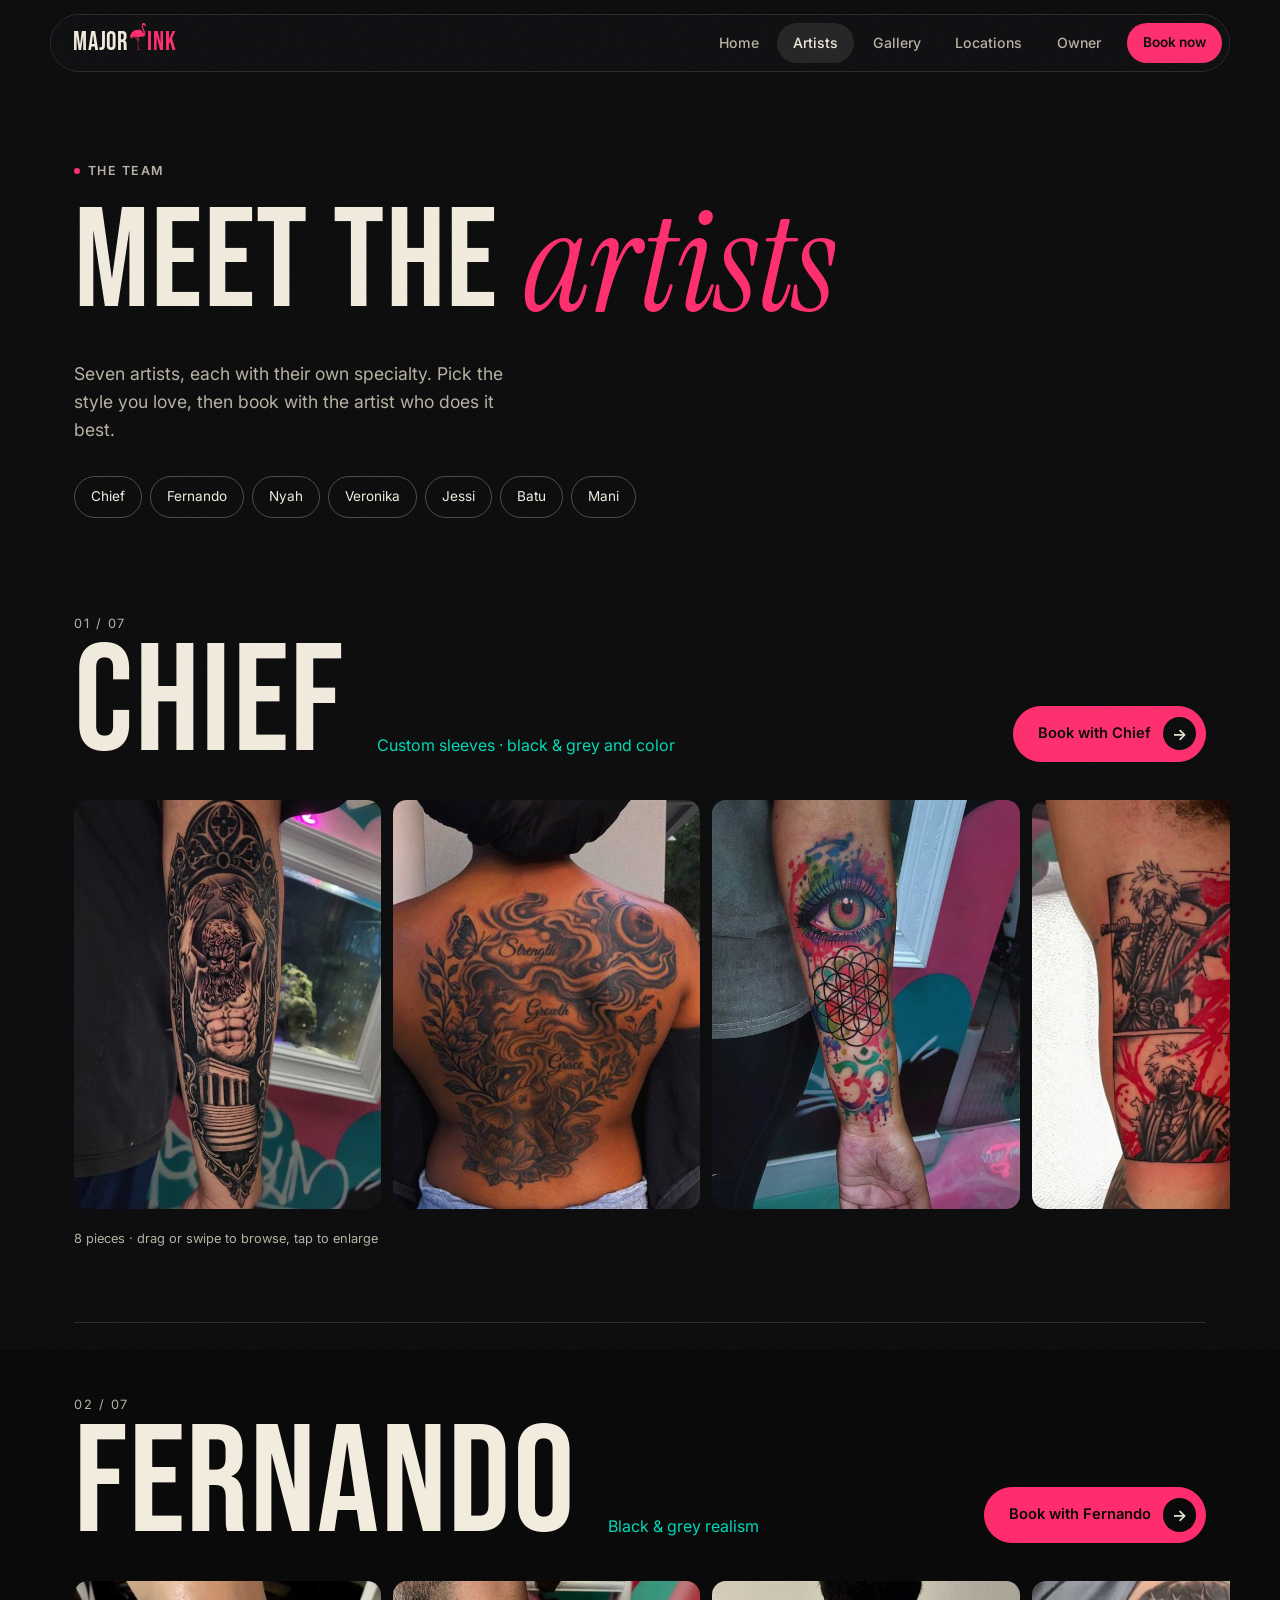
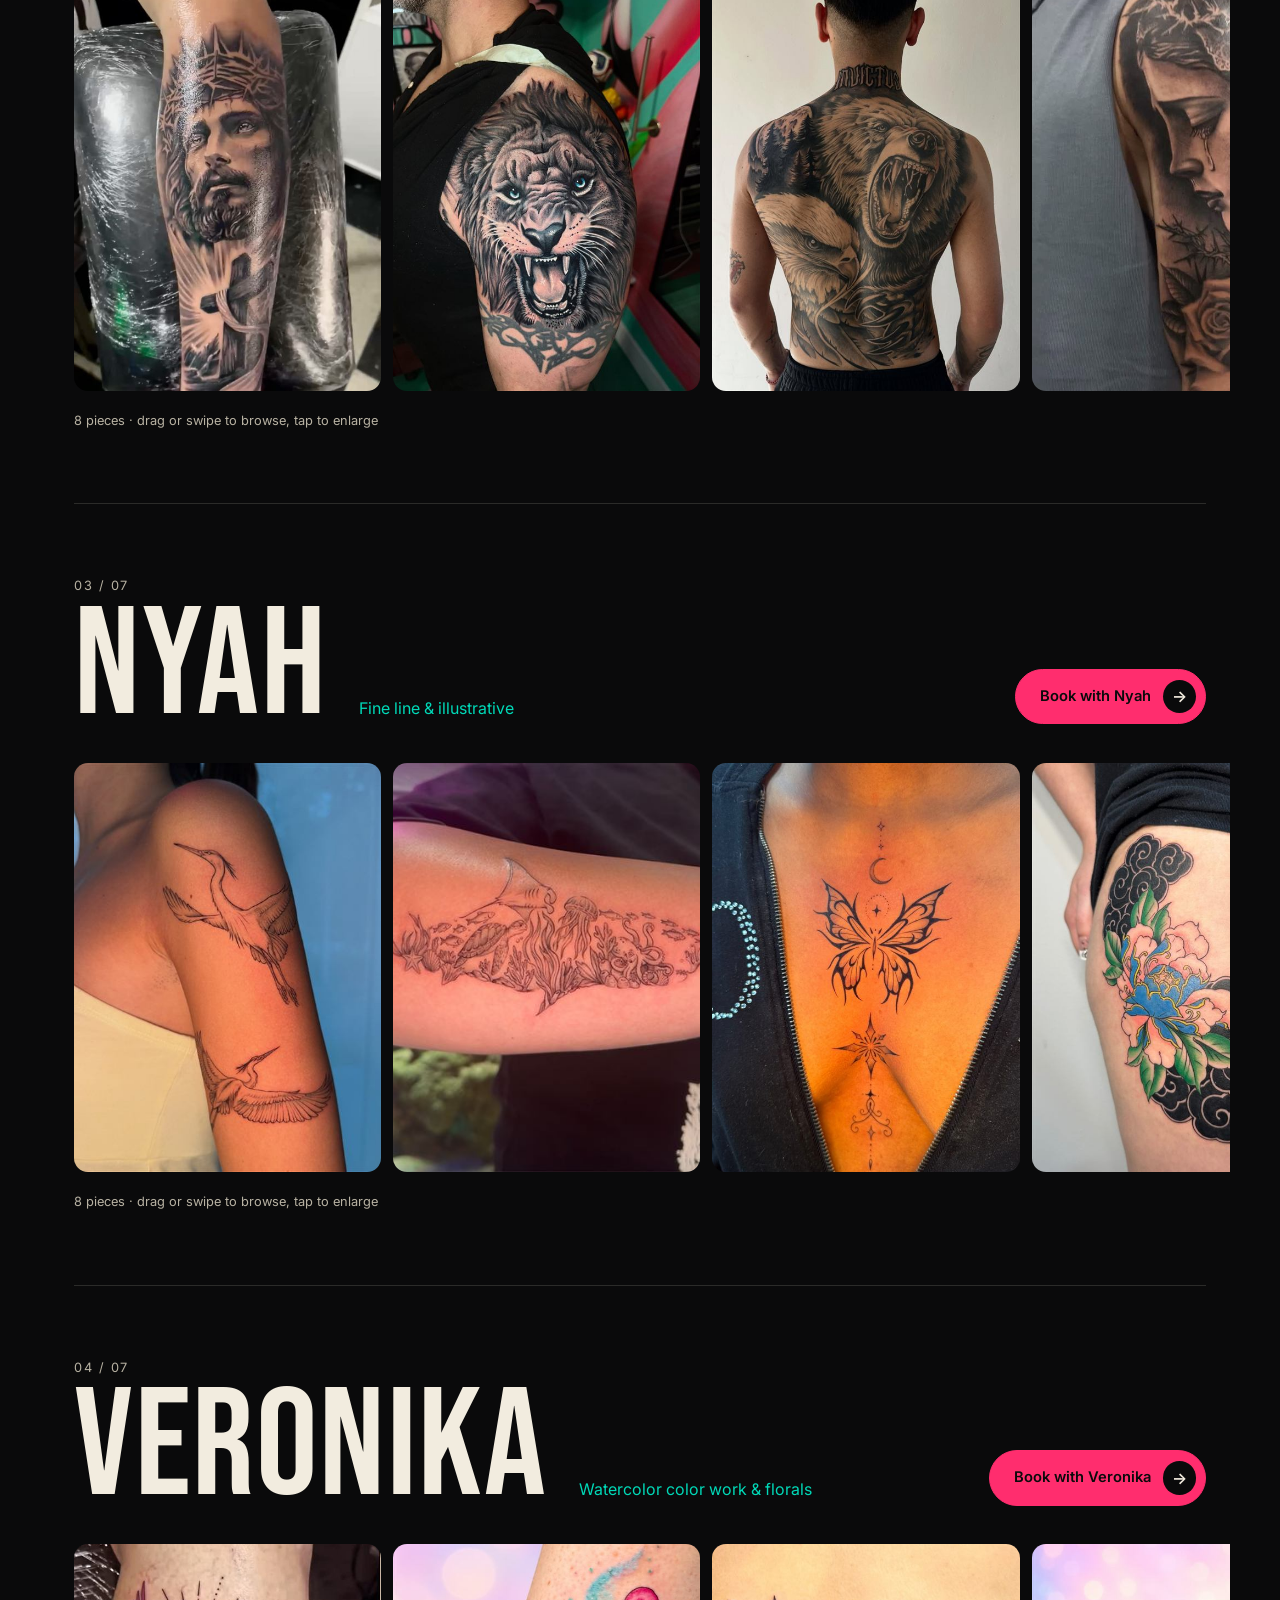
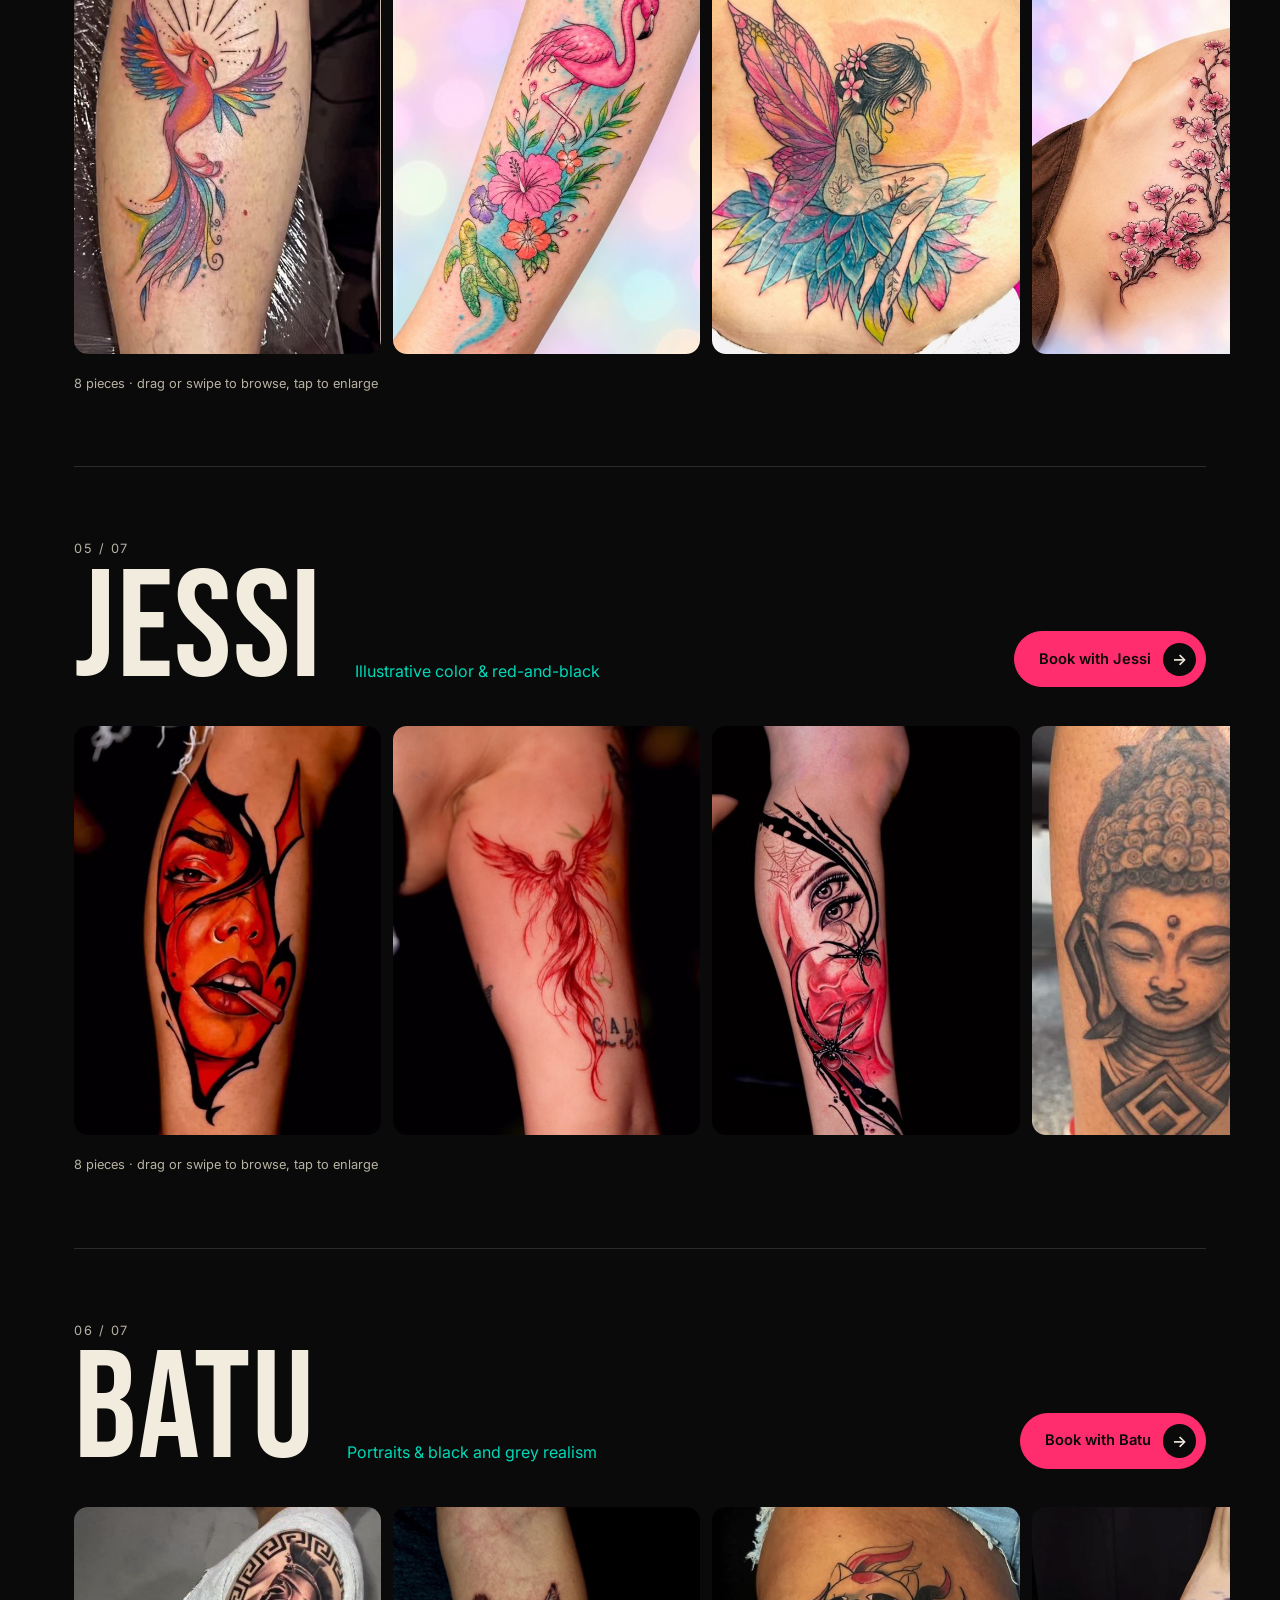
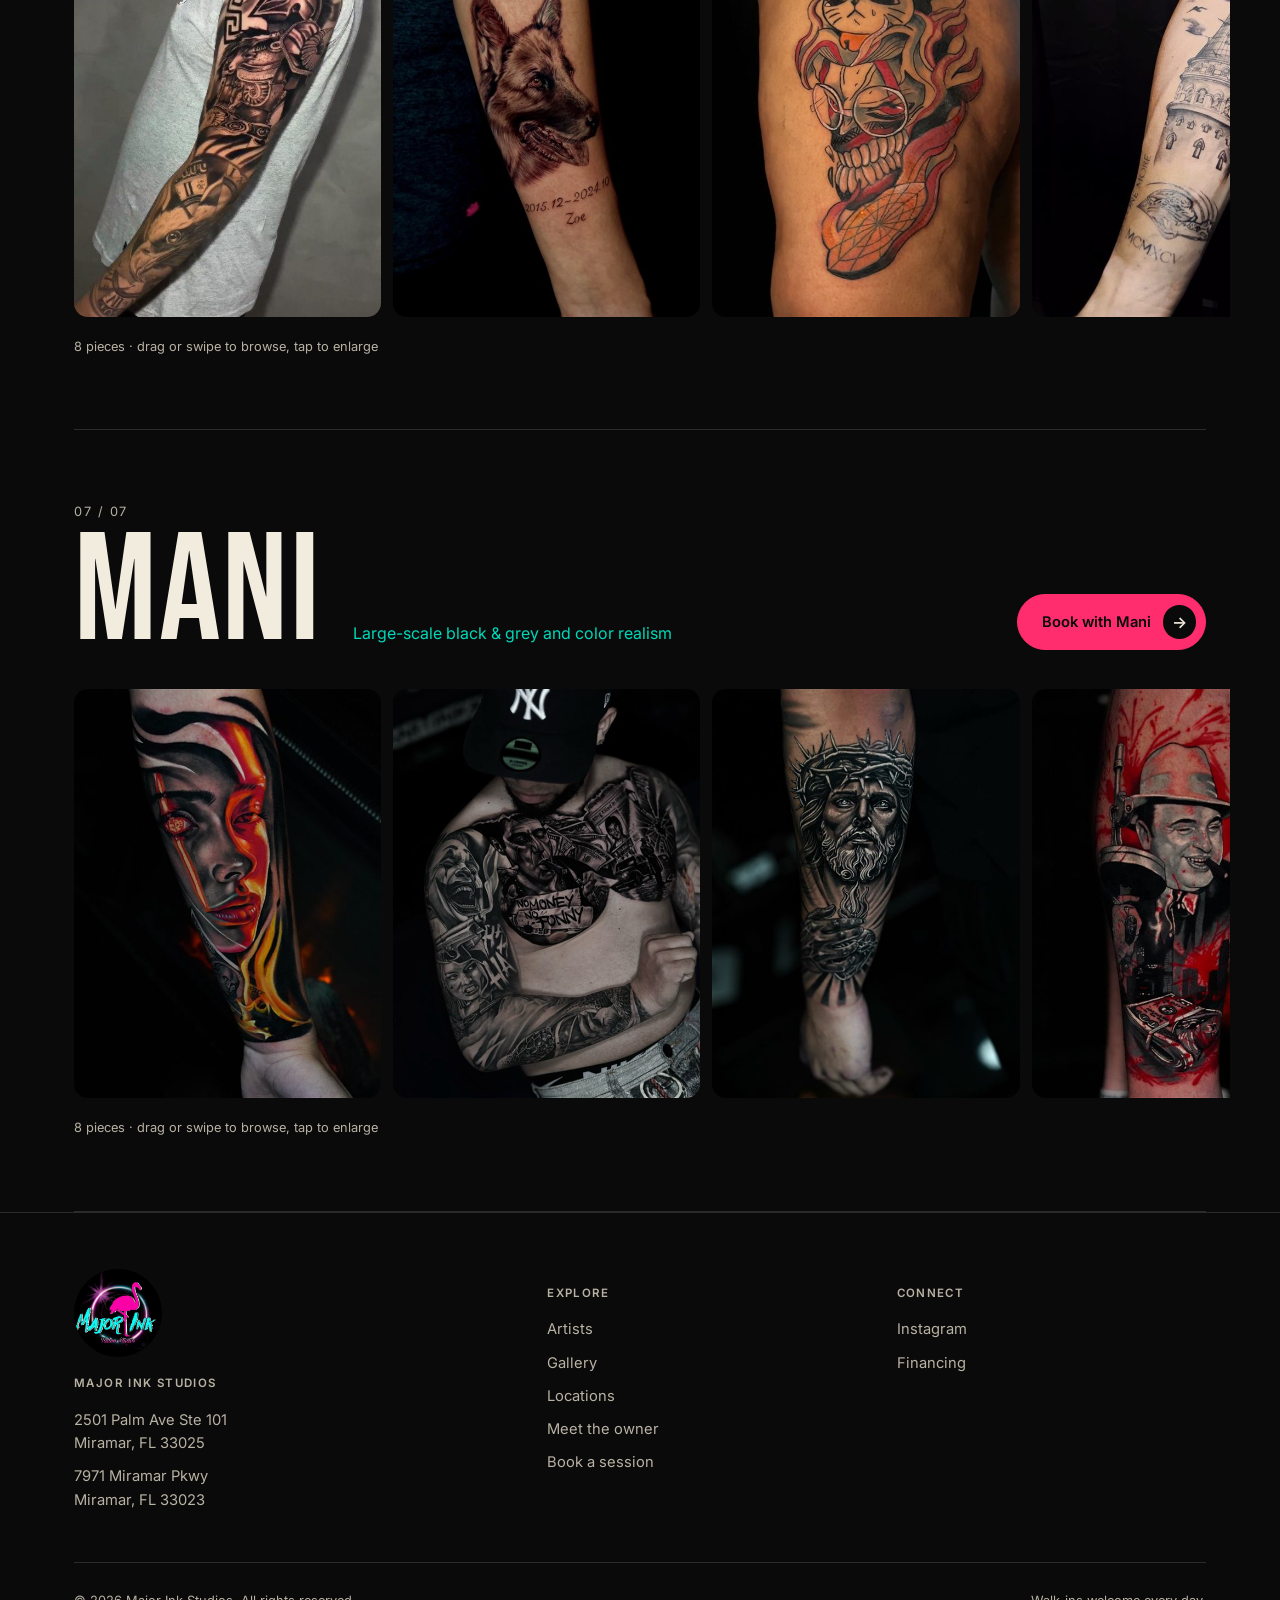
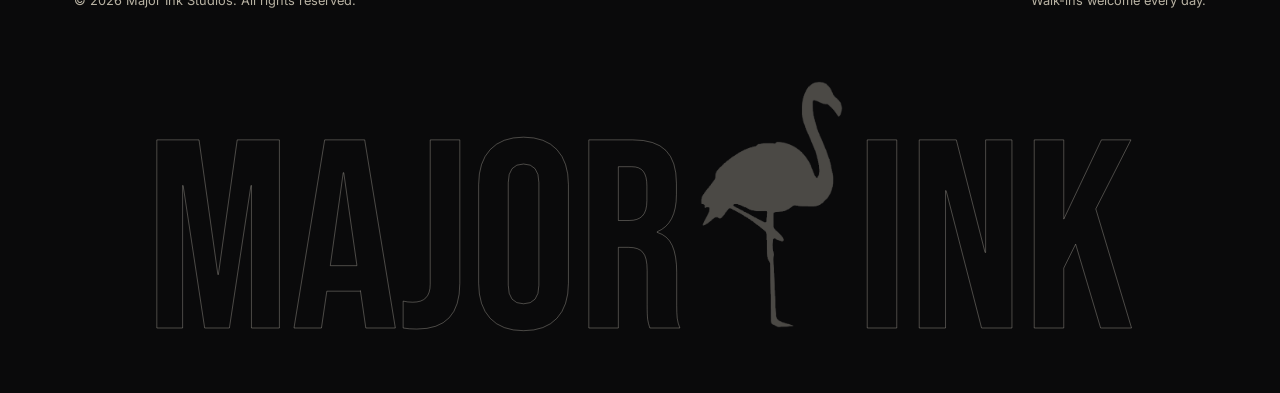
==== commit 2899a494: "Add flamingo wordmark, Meet the Owner page and shop logo - MAJOR (flamingo) INK in the hero, nav log" ====
--- a/artists.html
+++ b/artists.html
@@ -6,18 +6,21 @@
 <title>Artists — Major Ink Studios</title>
 <meta name="description" content="Meet the seven tattoo artists at Major Ink Studios in Miramar, FL, and browse each artist's work.">
 <script>document.documentElement.classList.add('js');try{var s=sessionStorage;if(s.getItem('mi-wipe')){document.documentElement.classList.add('is-arriving');s.removeItem('mi-wipe')}if(s.getItem('mi-intro'))document.documentElement.classList.add('intro-seen')}catch(e){}</script>
+<link rel="icon" type="image/png" href="images/favicon.png">
+<link rel="apple-touch-icon" href="images/apple-touch-icon.png">
 <link rel="stylesheet" href="styles.css">
 </head>
 <body>
 
 <header class="site-header">
   <div class="nav-pill">
-    <a href="index.html" class="logo">MAJOR <span>INK</span></a>
+    <a href="index.html" class="logo" aria-label="Major Ink, home">MAJOR<span class="flamingo" aria-hidden="true"></span><span>INK</span></a>
     <nav class="main-nav" id="main-nav">
       <a href="index.html">Home</a>
       <a href="artists.html" class="active">Artists</a>
       <a href="gallery.html">Gallery</a>
       <a href="locations.html">Locations</a>
+      <a href="owner.html">Owner</a>
       <a href="booking.html" class="nav-cta">Book now</a>
     </nav>
     <button class="nav-toggle" aria-label="Open menu" aria-expanded="false" aria-controls="main-nav"><span></span><span></span></button>
@@ -41,6 +44,7 @@
   <div class="wrap">
     <div class="footer-grid">
       <div>
+        <img class="footer-logo" src="images/logo.jpg" alt="Major Ink Tattoo Studio logo" width="88" height="88" loading="lazy">
         <h4>Major Ink Studios</h4>
         <p>2501 Palm Ave Ste 101<br>Miramar, FL 33025</p>
         <p>7971 Miramar Pkwy<br>Miramar, FL 33023</p>
@@ -50,6 +54,7 @@
         <a href="artists.html">Artists</a>
         <a href="gallery.html">Gallery</a>
         <a href="locations.html">Locations</a>
+        <a href="owner.html">Meet the owner</a>
         <a href="booking.html">Book a session</a>
       </div>
       <div>
--- a/styles.css
+++ b/styles.css
@@ -495,7 +495,8 @@
   padding-bottom: 0.05em;
 }
 .preloader-word span { display: inline-block; animation: rise 1s cubic-bezier(0.2, 0.8, 0.2, 1) both; }
-.preloader-word span:nth-child(2) { color: var(--pink); animation-delay: 0.12s; }
+.preloader-word span:nth-child(3) { color: var(--pink); animation-delay: 0.24s; }
+.preloader-word .flamingo { animation-delay: 0.12s; }
 .preloader-bottom { display: flex; justify-content: space-between; align-items: flex-end; color: var(--paper-dim); font-size: 0.85rem; }
 .preloader-count { font-family: 'Bebas Neue', sans-serif; font-size: clamp(3rem, 8vw, 6rem); line-height: 0.8; color: var(--paper); }
 .preloader-count::after { content: '%'; color: var(--pink); }
@@ -1082,7 +1083,7 @@
 .hero-hint { font-size: 0.8rem; color: var(--paper-dim); text-align: right; max-width: 18ch; }
 .hero-home .hero-wordmark {
   position: relative; z-index: 2;
-  font-size: 30.6vw; line-height: 0.78;
+  font-size: 25.6vw; line-height: 0.78;
   white-space: nowrap; text-align: center;
   margin: 0 0 -0.035em; max-width: none !important;
   letter-spacing: -0.005em;
@@ -1343,3 +1344,102 @@
   .hero-home .hero-actions .btn-primary { padding-right: 0.45rem; }
   .hero-home .hero-actions .btn-arrow { width: 1.9rem; height: 1.9rem; }
 }
+/* Inside the shop: same swipe/drag row as the artist reels, a little larger */
+.shop-reel img { width: clamp(240px, 26vw, 360px); }
+.shop-reel img:nth-child(odd) { margin-top: 2.5rem; }
+@media (max-width: 860px) { .shop-reel img { width: 66vw; } .shop-reel img:nth-child(odd) { margin-top: 1.25rem; } }
+/* "Known for" rows: the photo opens inside the row instead of floating */
+.hover-list .row-item { grid-template-columns: 1fr auto; }
+.row-thumb {
+  display: block; position: relative;
+  width: 0; height: 7.5rem;
+  border-radius: 12px; overflow: hidden;
+  opacity: 0; rotate: -4deg;
+  transition: width 0.55s var(--ease), opacity 0.3s ease, rotate 0.55s var(--ease);
+}
+.row-thumb img { width: 5.6rem; height: 100%; object-fit: cover; display: block; }
+@media (hover: hover) {
+  .hover-list .row-item:hover .row-thumb { width: 5.6rem; opacity: 1; rotate: 0deg; }
+}
+@media (hover: none) {
+  .row-thumb { width: 4.25rem; height: 5.6rem; opacity: 1; rotate: 0deg; }
+  .row-thumb img { width: 4.25rem; }
+}
+/* While the page scrolls, rows passing under a still mouse don't react */
+.is-scrolling .hover-list .row-item { pointer-events: none; }
+.hover-preview { display: none; }
+@media (hover: hover) {
+  /* The photo slides in with the number so both stay clear of the pink edge */
+  .hover-list .row-item:hover > .row-thumb { transform: translateX(-1.5rem); }
+}
+
+/* ---------- The flamingo from the shop logo, set between MAJOR and INK ---------- */
+:root { --flamingo: var(--pink); }
+.flamingo {
+  display: inline-block;
+  height: 0.92em; width: 0.534em;
+  margin: 0 0.04em 0 0.06em;
+  background: var(--flamingo);
+  -webkit-mask: url("images/flamingo.png") center bottom / contain no-repeat;
+  mask: url("images/flamingo.png") center bottom / contain no-repeat;
+  vertical-align: baseline;
+}
+.logo { gap: 0; }
+.logo .flamingo { height: 1.05em; width: 0.61em; margin: 0 0.06em 0 0.08em; }
+.preloader-word .flamingo { margin: 0 0.06em; }
+.js .hero-wordmark .flamingo {
+  opacity: 0; transform: translateY(35%) rotate(-10deg); transform-origin: 50% 100%;
+  transition: opacity 0.6s ease 0.3s, transform 1.1s var(--ease) 0.3s;
+}
+.js .hero-wordmark.is-in .flamingo { opacity: 1; transform: none; }
+
+/* ---------- Shop logo: small round badge in the footer ---------- */
+.footer-logo { display: block; width: 88px; height: 88px; border-radius: 50%; object-fit: cover; margin-bottom: 1.1rem; }
+
+/* ---------- Home: founder teaser ---------- */
+.founder { padding: 3rem 0 5rem; }
+.founder-card {
+  display: grid; grid-template-columns: 220px 1fr auto; gap: 2rem; align-items: center;
+  padding: 1.25rem; border-radius: var(--radius); border: 1px solid var(--line); background: var(--ink-2);
+}
+.founder-card img.founder-photo { width: 220px; aspect-ratio: 4 / 5; object-fit: cover; border-radius: var(--radius-sm); display: block; }
+.founder-card h2 { font-size: clamp(2.5rem, 5vw, 4rem); }
+.founder-card p { color: var(--paper-dim); max-width: 46ch; margin-top: 0.75rem; }
+@media (max-width: 760px) {
+  .founder-card { grid-template-columns: 1fr; }
+  .founder-card img.founder-photo { width: 100%; aspect-ratio: 4 / 3; }
+}
+
+/* ---------- Meet the owner page ---------- */
+.owner-intro { display: grid; grid-template-columns: 1fr 1fr; gap: clamp(2rem, 5vw, 4.5rem); align-items: center; }
+.owner-portrait { position: relative; }
+.owner-portrait > img { width: 100%; aspect-ratio: 4 / 5; object-fit: cover; border-radius: var(--radius); display: block; }
+.owner-portrait .owner-badge {
+  position: absolute; right: -1.25rem; bottom: -1.25rem;
+  width: clamp(96px, 11vw, 140px); height: auto; aspect-ratio: 1;
+  border-radius: 50%; border: 4px solid var(--ink); box-shadow: 0 18px 40px rgba(0, 0, 0, 0.5);
+}
+.owner-quote { font-family: var(--serif); font-style: italic; font-size: clamp(1.9rem, 3.4vw, 2.75rem); line-height: 1.15; color: var(--paper); }
+.owner-quote::before { content: '\201C'; color: var(--pink); }
+.owner-quote::after { content: '\201D'; color: var(--pink); }
+.owner-quote-by { display: block; margin-top: 0.75rem; font-size: 0.85rem; color: var(--paper-dim); letter-spacing: 0.08em; text-transform: uppercase; }
+.owner-copy { color: var(--paper-dim); font-size: 1.05rem; margin-top: 1.75rem; max-width: 50ch; }
+.owner-facts { display: grid; grid-template-columns: 1fr 1fr; gap: 1rem 2rem; margin: 2rem 0 0; padding-top: 1.75rem; border-top: 1px solid var(--line); }
+.owner-facts dt { font-size: 0.72rem; letter-spacing: 0.12em; text-transform: uppercase; color: var(--paper-dim); }
+.owner-facts dd { margin: 0.2rem 0 0; font-size: 1rem; }
+.owner-facts a { color: var(--pink); }
+.logo-feature { display: grid; grid-template-columns: auto 1fr; gap: clamp(2rem, 5vw, 4rem); align-items: center; }
+.logo-feature img { width: clamp(180px, 24vw, 280px); aspect-ratio: 1; border-radius: var(--radius); display: block; }
+.logo-feature p { color: var(--paper-dim); max-width: 44ch; margin-top: 1rem; font-size: 1.05rem; }
+@media (max-width: 860px) {
+  .owner-intro { grid-template-columns: 1fr; }
+  .owner-portrait .owner-badge { right: 0.75rem; bottom: -1.5rem; }
+  .logo-feature { grid-template-columns: 1fr; justify-items: start; }
+}
+@media (max-width: 420px) { .owner-facts { grid-template-columns: 1fr; } }
+/* Split headings put each word on vertical-align: top, so the hero flamingo
+   aligns the same way; the negative margin sets its feet on the letters'
+   baseline (0.69em down in Bebas at this line-height), head above the caps. */
+.hero-wordmark .flamingo { vertical-align: top; margin-top: -0.23em; }
+.footer-wordmark .flamingo { background: var(--line-strong); margin: 0 0.05em; transition: transform 0.6s var(--ease), background 0.3s; }
+.footer-wordmark .flamingo:hover { background: var(--pink); transform: translateY(-10%); }
